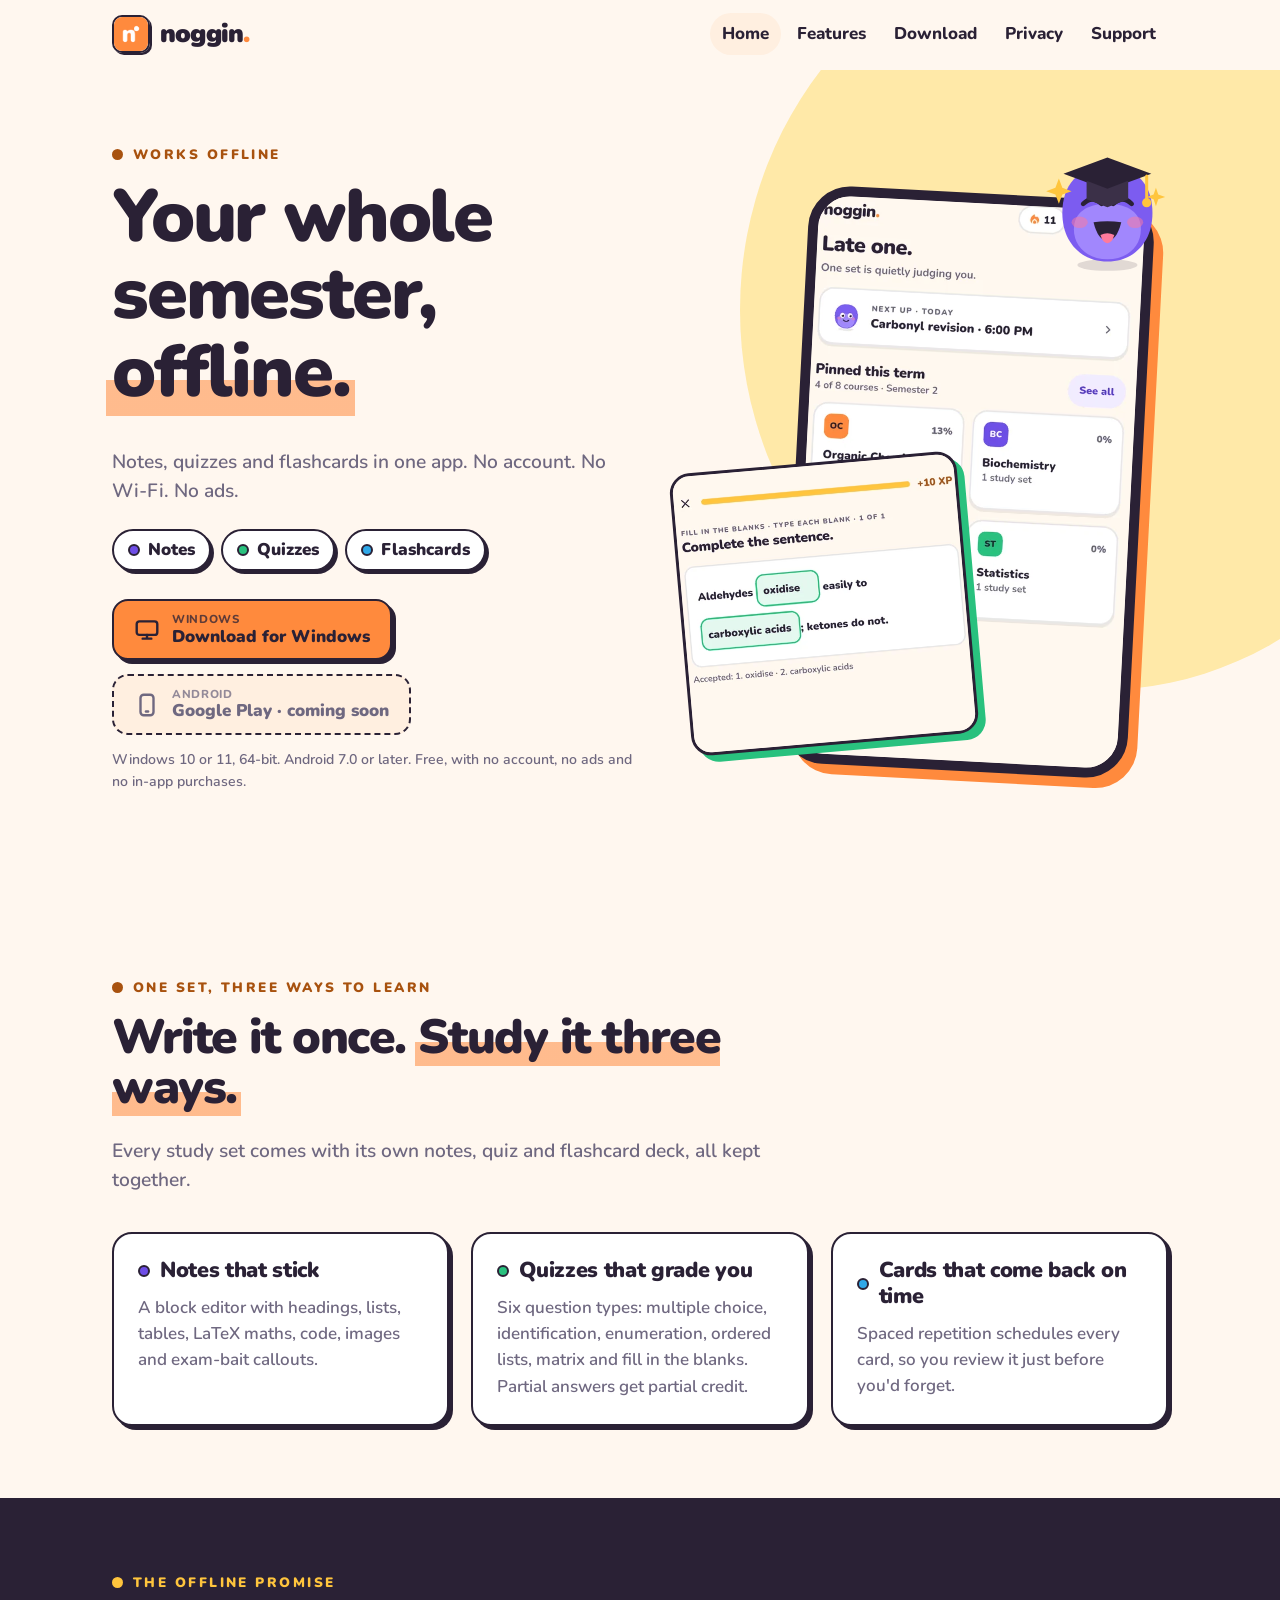
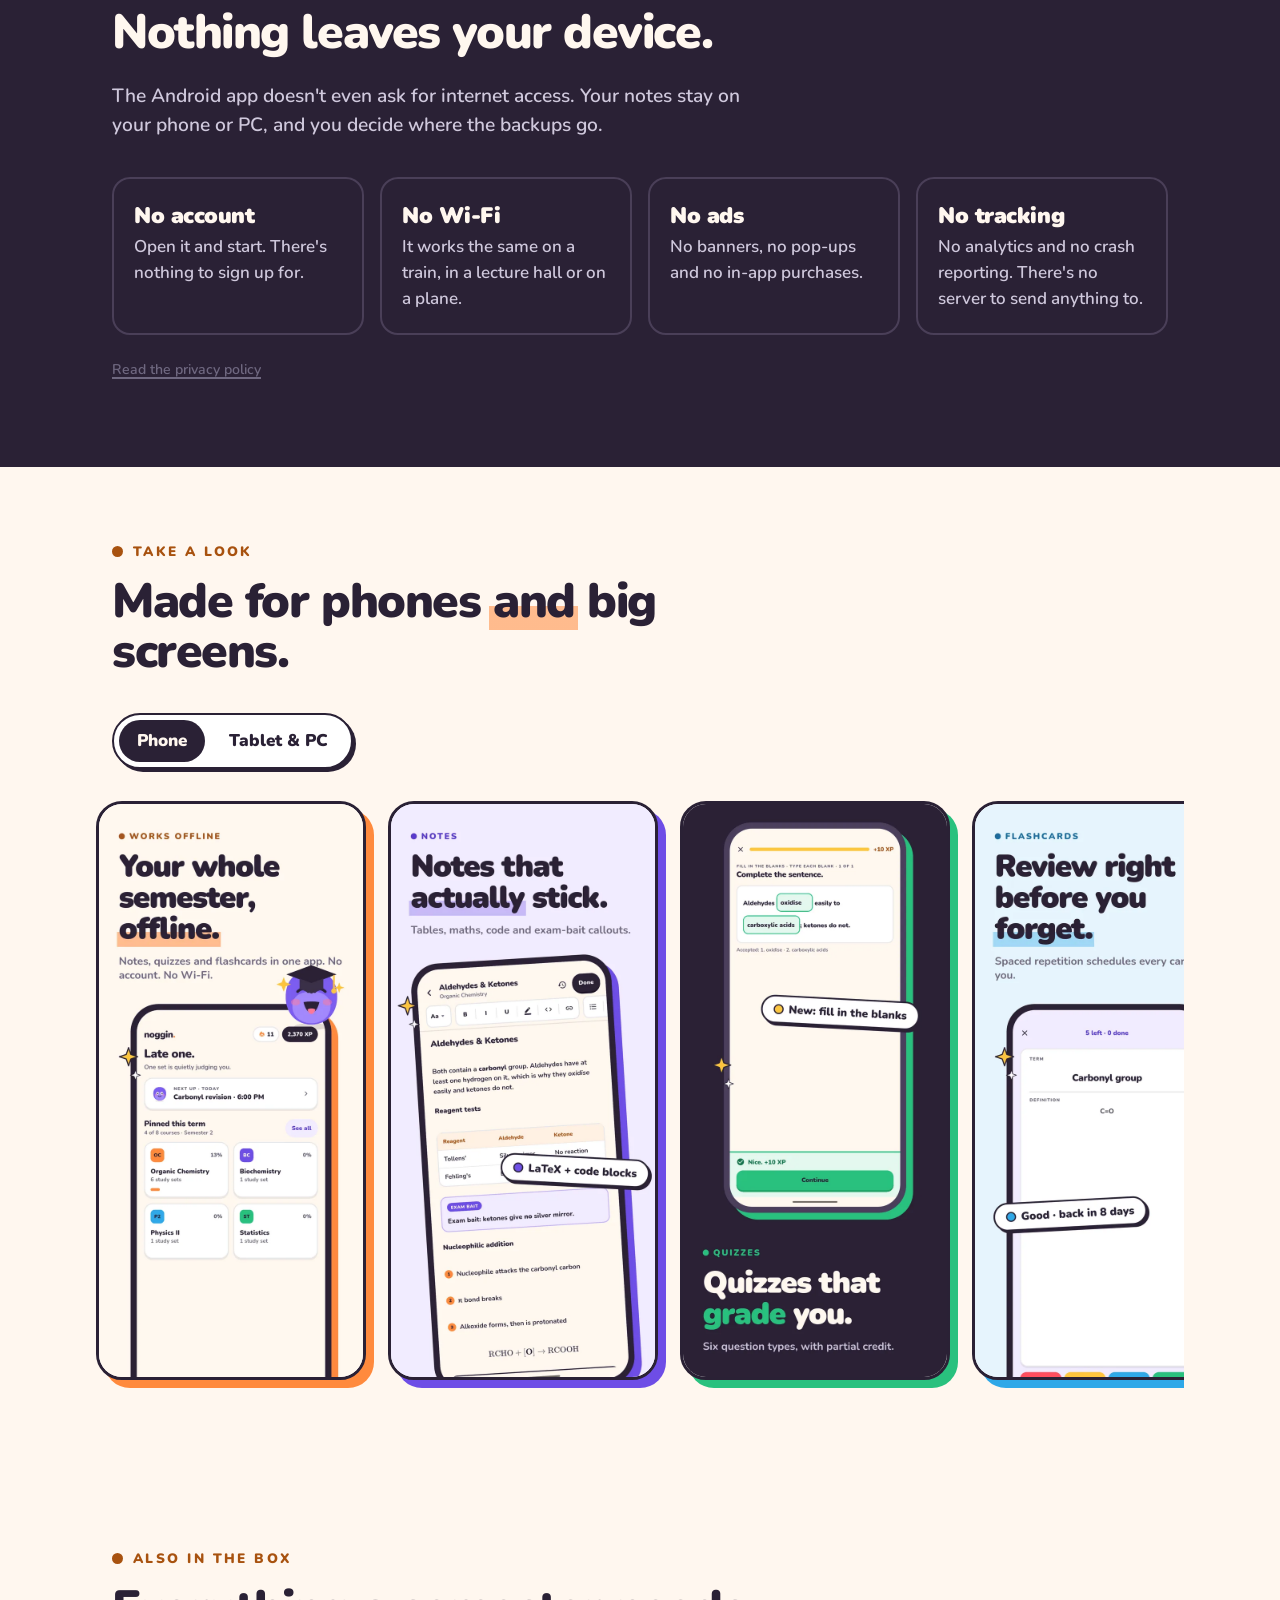
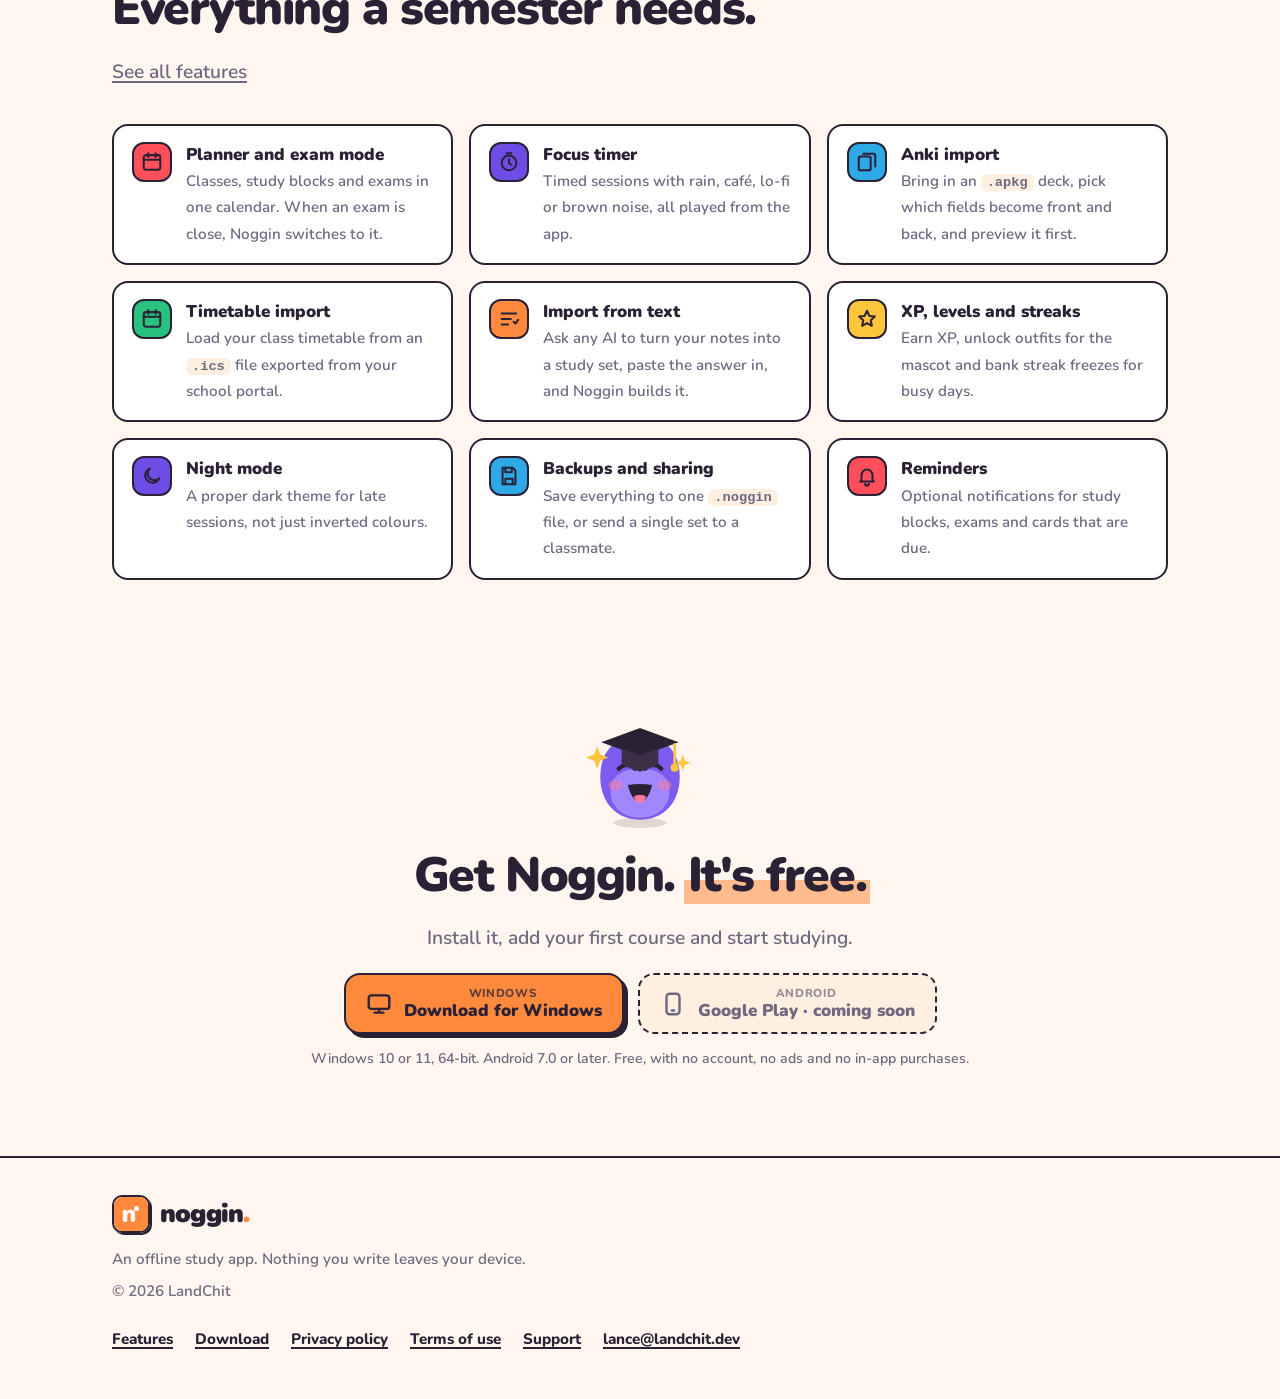
==== index.html @ 72705666 "feat(site): static site with landing, features, privacy, terms and support Pages for Google Play's l" ====
<!doctype html>
<html lang="en">
<head>
<meta charset="utf-8">
<meta name="viewport" content="width=device-width, initial-scale=1">
<title>Noggin: offline study app</title>
<meta name="description" content="Notes, quizzes and spaced-repetition flashcards in one offline app. No account, no Wi-Fi, no ads.">
<meta name="theme-color" content="#FF8A3D">
<meta property="og:type" content="website">
<meta property="og:site_name" content="Noggin">
<meta property="og:title" content="Noggin: offline study app">
<meta property="og:description" content="Notes, quizzes and spaced-repetition flashcards in one offline app. No account, no Wi-Fi, no ads.">
<meta property="og:image" content="assets/img/og-image.png">
<meta name="twitter:card" content="summary_large_image">
<link rel="icon" href="assets/img/icon.svg" type="image/svg+xml">
<link rel="icon" href="assets/img/icon-192.png" type="image/png" sizes="192x192">
<link rel="apple-touch-icon" href="assets/img/apple-touch-icon.png">
<link rel="preload" href="assets/fonts/nunito-var.woff2" as="font" type="font/woff2" crossorigin>
<link rel="stylesheet" href="assets/site.css">
</head>
<body>
<a class="skip" href="#main">Skip to content</a>
<header class="site-header">
  <nav class="wrap nav" aria-label="Main">
    <a class="brand" href="index.html"><img src="assets/img/icon-192.png" alt="" width="38" height="38"><span>noggin<i>.</i></span></a>
    <button class="nav-toggle" type="button" aria-expanded="false" aria-controls="nav-links">Menu</button>
    <ul class="nav-links" id="nav-links">
      <li><a href="index.html" aria-current="page">Home</a></li><li><a href="features.html">Features</a></li><li><a href="index.html#download">Download</a></li><li><a href="privacy.html">Privacy</a></li><li><a href="support.html">Support</a></li>
    </ul>
  </nav>
</header>
<main id="main">

<section class="hero">
  <div class="wrap hero-grid">
    <div>
      <p class="eyebrow">Works offline</p>
      <h1>Your whole semester, <span class="hl">offline.</span></h1>
      <p class="lede">Notes, quizzes and flashcards in one app. No account. No Wi-Fi. No ads.</p>
      <ul class="pills" aria-label="What's in a study set">
        <li class="pill"><span class="dot" style="background: var(--violet)"></span>Notes</li>
        <li class="pill"><span class="dot" style="background: var(--green)"></span>Quizzes</li>
        <li class="pill"><span class="dot" style="background: var(--blue)"></span>Flashcards</li>
      </ul>
      <div class="btn-row">
  <a class="btn btn-primary" data-download="windows" href="https://github.com/LandChit/Noggin-Page/releases/latest"><svg viewBox="0 0 24 24" fill="none" stroke="currentColor" stroke-width="2.2" stroke-linecap="round" stroke-linejoin="round" aria-hidden="true"><rect x="2.5" y="4" width="19" height="12.5" rx="2.5"/><path d="M8 20h8M12 16.5V20"/></svg><span><small data-version>Windows</small>Download for Windows</span></a>
  <a class="btn" data-download="android" href="#" aria-disabled="true" tabindex="-1"><svg viewBox="0 0 24 24" fill="none" stroke="currentColor" stroke-width="2.2" stroke-linecap="round" stroke-linejoin="round" aria-hidden="true"><rect x="6" y="2.5" width="12" height="19" rx="3"/><path d="M11 18h2"/></svg><span><small>Android</small><span data-label>Google Play · coming soon</span></span></a>
</div>
<p class="fineprint">Windows 10 or 11, 64-bit. Android 7.0 or later. Free, with no account, no ads and no in-app purchases.</p>
    </div>
    <div class="hero-art">
      <div class="device"><img src="assets/img/screen-home.webp" alt="Noggin home screen: pinned courses for the term and the next study block." width="560" height="960" decoding="async" fetchpriority="high"></div>
      <figure class="float-card"><img src="assets/img/screen-quiz.webp" alt="A fill-in-the-blanks quiz question, answered correctly." width="520" height="510" decoding="async"></figure>
      <svg class="mascot" viewBox="-4 0 108 104" style="overflow:visible" aria-hidden="true">
<ellipse cx="50" cy="97" rx="26" ry="5" fill="#2A2135" opacity="0.14"/>
<path d="M50 12 C76 12 89 28 89 52 C89 78 72 94 50 94 C28 94 11 78 11 52 C11 28 24 12 50 12 Z" fill="#7C5CF0"/>
<path d="M50 44 C68 44 79 52 79 66 C79 82 66 92 50 92 C34 92 21 82 21 66 C21 52 32 44 50 44 Z" fill="#A98FFF" opacity="0.85"/>
<ellipse cx="26" cy="60" rx="7" ry="5" fill="#FF7A9C" opacity="0.5"/>
<ellipse cx="74" cy="60" rx="7" ry="5" fill="#FF7A9C" opacity="0.5"/>
<path d="M29 44 Q37 36 45 44" stroke="#2A2135" stroke-width="4" stroke-linecap="round" fill="none"/>
<path d="M55 44 Q63 36 71 44" stroke="#2A2135" stroke-width="4" stroke-linecap="round" fill="none"/>
<path d="M38 60 Q50 58 62 60 Q58 76 50 76 Q42 76 38 60 Z" fill="#2A2135"/>
<path d="M44 71 Q50 68 56 71 Q54 78 50 78 Q46 78 44 71 Z" fill="#FF7A9C"/>
<path d="M8 22 L11 30 L19 33 L11 36 L8 44 L5 36 L-3 33 L5 30 Z" fill="#FFC53D"/>
<path d="M92 30 L94 36 L100 38 L94 40 L92 46 L90 40 L84 38 L90 36 Z" fill="#FFC53D"/>
<path d="M50 4 L88 18 L50 32 L12 18 Z" fill="#2A2135"/>
<path d="M32 24 L32 40 L50 47 L68 40 L68 24 L50 31 Z" fill="#3B3048"/>
<path d="M84 20 L84 40" stroke="#FFC53D" stroke-width="2.6" stroke-linecap="round"/>
<circle cx="84" cy="43" r="4" fill="#FFC53D"/>
</svg>
    </div>
  </div>
</section>

<section id="how">
  <div class="wrap">
    <div class="section-head">
      <p class="eyebrow">One set, three ways to learn</p>
      <h2>Write it once. <span class="hl">Study it three ways.</span></h2>
      <p class="lede">Every study set comes with its own notes, quiz and flashcard deck, all kept together.</p>
    </div>
    <div class="cards">
      <article class="card">
        <h3><span class="dot" style="background: var(--violet)"></span>Notes that stick</h3>
        <p class="muted">A block editor with headings, lists, tables, LaTeX maths, code, images and exam-bait callouts.</p>
      </article>
      <article class="card">
        <h3><span class="dot" style="background: var(--green)"></span>Quizzes that grade you</h3>
        <p class="muted">Six question types: multiple choice, identification, enumeration, ordered lists, matrix and fill in the blanks. Partial answers get partial credit.</p>
      </article>
      <article class="card">
        <h3><span class="dot" style="background: var(--blue)"></span>Cards that come back on time</h3>
        <p class="muted">Spaced repetition schedules every card, so you review it just before you'd forget.</p>
      </article>
    </div>
  </div>
</section>

<section class="band" id="offline">
  <div class="wrap">
    <div class="section-head">
      <p class="eyebrow">The offline promise</p>
      <h2>Nothing leaves your device.</h2>
      <p class="lede">The Android app doesn't even ask for internet access. Your notes stay on your phone or PC, and you decide where the backups go.</p>
    </div>
    <ul class="promise">
      <li><strong>No account</strong><span class="muted">Open it and start. There's nothing to sign up for.</span></li>
      <li><strong>No Wi-Fi</strong><span class="muted">It works the same on a train, in a lecture hall or on a plane.</span></li>
      <li><strong>No ads</strong><span class="muted">No banners, no pop-ups and no in-app purchases.</span></li>
      <li><strong>No tracking</strong><span class="muted">No analytics and no crash reporting. There's no server to send anything to.</span></li>
    </ul>
    <p class="fineprint" style="margin-top: 24px"><a href="privacy.html">Read the privacy policy</a></p>
  </div>
</section>

<section id="screens">
  <div class="wrap">
    <div class="section-head">
      <p class="eyebrow">Take a look</p>
      <h2>Made for phones <span class="hl">and</span> big screens.</h2>
    </div>
    <div class="tabs" role="tablist" aria-label="Screenshots">
      <button role="tab" id="tab-phone" aria-selected="true" aria-controls="shots-phone" type="button">Phone</button>
      <button role="tab" id="tab-tablet" aria-selected="false" aria-controls="shots-tablet" tabindex="-1" type="button">Tablet &amp; PC</button>
    </div>
    <div class="shots" id="shots-phone" data-kind="phone" role="tabpanel" aria-labelledby="tab-phone" tabindex="0">
<figure class="poster " style="--s: var(--orange)"><img src="assets/shots/phone/01-home.webp" alt="Home screen: pinned courses for the term and the next study block." width="660" height="1434" loading="lazy" decoding="async"></figure>
<figure class="poster " style="--s: var(--violet)"><img src="assets/shots/phone/02-notes.webp" alt="Notes editor with a table, an exam-bait callout and a chemical equation." width="660" height="1434" loading="lazy" decoding="async"></figure>
<figure class="poster " style="--s: var(--green)"><img src="assets/shots/phone/03-quiz.webp" alt="A fill-in-the-blanks quiz question marked correct, earning 10 XP." width="660" height="1434" loading="lazy" decoding="async"></figure>
<figure class="poster " style="--s: var(--blue)"><img src="assets/shots/phone/04-flashcards.webp" alt="A flashcard with the next review scheduled in 8 days." width="660" height="1434" loading="lazy" decoding="async"></figure>
<figure class="poster " style="--s: var(--coral)"><img src="assets/shots/phone/05-cram-plan.webp" alt="A cram plan for an exam in 5 days, weakest topics first." width="660" height="1434" loading="lazy" decoding="async"></figure>
<figure class="poster " style="--s: var(--yellow)"><img src="assets/shots/phone/06-level-up.webp" alt="Profile with level, XP, streak, outfits and badges." width="660" height="1434" loading="lazy" decoding="async"></figure>
    </div>
    <div class="shots" id="shots-tablet" data-kind="tablet" role="tabpanel" aria-labelledby="tab-tablet" tabindex="0" hidden>
<figure class="poster " style="--s: var(--orange)"><img src="assets/shots/tablet/01-home.webp" alt="Home screen: pinned courses for the term and the next study block." width="1376" height="1032" loading="lazy" decoding="async"></figure>
<figure class="poster " style="--s: var(--violet)"><img src="assets/shots/tablet/02-notes.webp" alt="Notes editor with a table, an exam-bait callout and a chemical equation." width="1376" height="1032" loading="lazy" decoding="async"></figure>
<figure class="poster " style="--s: var(--green)"><img src="assets/shots/tablet/03-quiz.webp" alt="A fill-in-the-blanks quiz question marked correct, earning 10 XP." width="1376" height="1032" loading="lazy" decoding="async"></figure>
<figure class="poster " style="--s: var(--blue)"><img src="assets/shots/tablet/04-flashcards.webp" alt="A flashcard with the next review scheduled in 8 days." width="1376" height="1032" loading="lazy" decoding="async"></figure>
<figure class="poster " style="--s: var(--coral)"><img src="assets/shots/tablet/05-cram-plan.webp" alt="A cram plan for an exam in 5 days, weakest topics first." width="1376" height="1032" loading="lazy" decoding="async"></figure>
<figure class="poster " style="--s: var(--yellow)"><img src="assets/shots/tablet/06-level-up.webp" alt="Profile with level, XP, streak, outfits and badges." width="1376" height="1032" loading="lazy" decoding="async"></figure>
    </div>
  </div>
</section>

<section id="more">
  <div class="wrap">
    <div class="section-head">
      <p class="eyebrow">Also in the box</p>
      <h2>Everything a semester needs.</h2>
      <p class="lede"><a href="features.html">See all features</a></p>
    </div>
    <ul class="feature-list">
<li><span class="ico" style="--c: var(--coral)"><svg viewBox="0 0 24 24" fill="none" stroke="currentColor" stroke-width="2.2" stroke-linecap="round" stroke-linejoin="round" aria-hidden="true"><rect x="3" y="4.5" width="18" height="16" rx="2.5"/><path d="M3 9.5h18M8 2.5v4M16 2.5v4"/></svg></span><div><b>Planner and exam mode</b><span>Classes, study blocks and exams in one calendar. When an exam is close, Noggin switches to it.</span></div></li>
<li><span class="ico" style="--c: var(--violet)"><svg viewBox="0 0 24 24" fill="none" stroke="currentColor" stroke-width="2.2" stroke-linecap="round" stroke-linejoin="round" aria-hidden="true"><circle cx="12" cy="13" r="8"/><path d="M12 9v4l2.5 2M9.5 2.5h5"/></svg></span><div><b>Focus timer</b><span>Timed sessions with rain, café, lo-fi or brown noise, all played from the app.</span></div></li>
<li><span class="ico" style="--c: var(--blue)"><svg viewBox="0 0 24 24" fill="none" stroke="currentColor" stroke-width="2.2" stroke-linecap="round" stroke-linejoin="round" aria-hidden="true"><rect x="3" y="6" width="13" height="15" rx="2"/><path d="M8 3h11a2 2 0 0 1 2 2v12"/></svg></span><div><b>Anki import</b><span>Bring in an <code>.apkg</code> deck, pick which fields become front and back, and preview it first.</span></div></li>
<li><span class="ico" style="--c: var(--green)"><svg viewBox="0 0 24 24" fill="none" stroke="currentColor" stroke-width="2.2" stroke-linecap="round" stroke-linejoin="round" aria-hidden="true"><rect x="3" y="4.5" width="18" height="16" rx="2.5"/><path d="M3 9.5h18M8 2.5v4M16 2.5v4"/></svg></span><div><b>Timetable import</b><span>Load your class timetable from an <code>.ics</code> file exported from your school portal.</span></div></li>
<li><span class="ico" style="--c: var(--orange)"><svg viewBox="0 0 24 24" fill="none" stroke="currentColor" stroke-width="2.2" stroke-linecap="round" stroke-linejoin="round" aria-hidden="true"><path d="M4 6h16M4 12h10M4 18h7"/><path d="M17 15l2 2 3-4"/></svg></span><div><b>Import from text</b><span>Ask any AI to turn your notes into a study set, paste the answer in, and Noggin builds it.</span></div></li>
<li><span class="ico" style="--c: var(--yellow)"><svg viewBox="0 0 24 24" fill="none" stroke="currentColor" stroke-width="2.2" stroke-linecap="round" stroke-linejoin="round" aria-hidden="true"><path d="M12 3l2.6 5.6 6 .7-4.5 4.1 1.2 6L12 16.4 6.7 19.4l1.2-6L3.4 9.3l6-.7z"/></svg></span><div><b>XP, levels and streaks</b><span>Earn XP, unlock outfits for the mascot and bank streak freezes for busy days.</span></div></li>
<li><span class="ico" style="--c: var(--violet)"><svg viewBox="0 0 24 24" fill="none" stroke="currentColor" stroke-width="2.2" stroke-linecap="round" stroke-linejoin="round" aria-hidden="true"><path d="M20 14.5A8 8 0 1 1 9.5 4a6.5 6.5 0 0 0 10.5 10.5z"/></svg></span><div><b>Night mode</b><span>A proper dark theme for late sessions, not just inverted colours.</span></div></li>
<li><span class="ico" style="--c: var(--blue)"><svg viewBox="0 0 24 24" fill="none" stroke="currentColor" stroke-width="2.2" stroke-linecap="round" stroke-linejoin="round" aria-hidden="true"><path d="M5 3h11l3 3v15H5z"/><path d="M8 3v5h7V3M8 21v-6h8v6"/></svg></span><div><b>Backups and sharing</b><span>Save everything to one <code>.noggin</code> file, or send a single set to a classmate.</span></div></li>
<li><span class="ico" style="--c: var(--coral)"><svg viewBox="0 0 24 24" fill="none" stroke="currentColor" stroke-width="2.2" stroke-linecap="round" stroke-linejoin="round" aria-hidden="true"><path d="M6 16V11a6 6 0 0 1 12 0v5l1.5 2h-15z"/><path d="M10 20.5a2 2 0 0 0 4 0"/></svg></span><div><b>Reminders</b><span>Optional notifications for study blocks, exams and cards that are due.</span></div></li>
    </ul>
  </div>
</section>

<section class="cta" id="download">
  <div class="wrap">
    <svg class="mascot" viewBox="-4 0 108 104" style="overflow:visible" aria-hidden="true">
<ellipse cx="50" cy="97" rx="26" ry="5" fill="#2A2135" opacity="0.14"/>
<path d="M50 12 C76 12 89 28 89 52 C89 78 72 94 50 94 C28 94 11 78 11 52 C11 28 24 12 50 12 Z" fill="#7C5CF0"/>
<path d="M50 44 C68 44 79 52 79 66 C79 82 66 92 50 92 C34 92 21 82 21 66 C21 52 32 44 50 44 Z" fill="#A98FFF" opacity="0.85"/>
<ellipse cx="26" cy="60" rx="7" ry="5" fill="#FF7A9C" opacity="0.5"/>
<ellipse cx="74" cy="60" rx="7" ry="5" fill="#FF7A9C" opacity="0.5"/>
<path d="M29 44 Q37 36 45 44" stroke="#2A2135" stroke-width="4" stroke-linecap="round" fill="none"/>
<path d="M55 44 Q63 36 71 44" stroke="#2A2135" stroke-width="4" stroke-linecap="round" fill="none"/>
<path d="M38 60 Q50 58 62 60 Q58 76 50 76 Q42 76 38 60 Z" fill="#2A2135"/>
<path d="M44 71 Q50 68 56 71 Q54 78 50 78 Q46 78 44 71 Z" fill="#FF7A9C"/>
<path d="M8 22 L11 30 L19 33 L11 36 L8 44 L5 36 L-3 33 L5 30 Z" fill="#FFC53D"/>
<path d="M92 30 L94 36 L100 38 L94 40 L92 46 L90 40 L84 38 L90 36 Z" fill="#FFC53D"/>
<path d="M50 4 L88 18 L50 32 L12 18 Z" fill="#2A2135"/>
<path d="M32 24 L32 40 L50 47 L68 40 L68 24 L50 31 Z" fill="#3B3048"/>
<path d="M84 20 L84 40" stroke="#FFC53D" stroke-width="2.6" stroke-linecap="round"/>
<circle cx="84" cy="43" r="4" fill="#FFC53D"/>
</svg>
    <h2>Get Noggin. <span class="hl">It's free.</span></h2>
    <p class="lede">Install it, add your first course and start studying.</p>
    <div class="btn-row">
  <a class="btn btn-primary" data-download="windows" href="https://github.com/LandChit/Noggin-Page/releases/latest"><svg viewBox="0 0 24 24" fill="none" stroke="currentColor" stroke-width="2.2" stroke-linecap="round" stroke-linejoin="round" aria-hidden="true"><rect x="2.5" y="4" width="19" height="12.5" rx="2.5"/><path d="M8 20h8M12 16.5V20"/></svg><span><small data-version>Windows</small>Download for Windows</span></a>
  <a class="btn" data-download="android" href="#" aria-disabled="true" tabindex="-1"><svg viewBox="0 0 24 24" fill="none" stroke="currentColor" stroke-width="2.2" stroke-linecap="round" stroke-linejoin="round" aria-hidden="true"><rect x="6" y="2.5" width="12" height="19" rx="3"/><path d="M11 18h2"/></svg><span><small>Android</small><span data-label>Google Play · coming soon</span></span></a>
</div>
<p class="fineprint">Windows 10 or 11, 64-bit. Android 7.0 or later. Free, with no account, no ads and no in-app purchases.</p>
  </div>
</section>

</main>
<footer class="site-footer">
  <div class="wrap footer-grid">
    <div>
      <a class="brand" href="index.html"><img src="assets/img/icon-192.png" alt="" width="38" height="38"><span>noggin<i>.</i></span></a>
      <p class="muted">An offline study app. Nothing you write leaves your device.</p>
      <p class="muted">© <span data-year>2026</span> LandChit</p>
    </div>
    <ul class="footer-links">
      <li><a href="features.html">Features</a></li>
      <li><a href="index.html#download">Download</a></li>
      <li><a href="privacy.html">Privacy policy</a></li>
      <li><a href="terms.html">Terms of use</a></li>
      <li><a href="support.html">Support</a></li>
      <li><a href="mailto:lance@landchit.dev">lance@landchit.dev</a></li>
    </ul>
  </div>
</footer>
<script src="assets/site.js" defer></script>
</body>
</html>
---- assets/site.css ----
/* Noggin site. Colours and type follow the app's tokens and the Play feature
   graphic (marketing/_work/banner.html), so the page and the listing match. */

@font-face {
  font-family: 'Nunito';
  src: url('fonts/nunito-var.woff2') format('woff2');
  font-weight: 200 1000;
  font-display: swap;
}

:root {
  --bg: #FFF7EF;
  --surface: #FFFFFF;
  --surface-2: #FFEFE0;
  --ink: #2A2135;
  --muted: #6F6880;
  --line: #2A2135;
  --orange: #FF8A3D;
  --orange-ink: #A8520F;
  --violet: #6E4DE6;
  --green: #29C17E;
  --blue: #2FA8E8;
  --yellow: #FFC53D;
  --coral: #FF4F5A;
  --sun: #FFE9A8;
  --hl: rgba(255, 138, 61, .55);
  --on-orange: #2A2135;
  --shadow: 4px 4px 0 var(--line);
  --radius: 20px;
  --max: 1120px;
  color-scheme: light;
}

@media (prefers-color-scheme: dark) {
  :root:not([data-theme="light"]) {
    --bg: #1C1624;
    --surface: #2A2135;
    --surface-2: #33283F;
    --ink: #FFF7EF;
    --muted: #BDB5CC;
    --line: #0E0A13;
    --orange-ink: #FFAE73;
    --sun: #3A2E1D;
    --hl: rgba(255, 138, 61, .45);
    color-scheme: dark;
  }
}

* { box-sizing: border-box; }
html { -webkit-text-size-adjust: 100%; scroll-behavior: smooth; }
@media (prefers-reduced-motion: reduce) { html { scroll-behavior: auto; } }

body {
  margin: 0;
  font-family: 'Nunito', system-ui, -apple-system, 'Segoe UI', sans-serif;
  font-weight: 600;
  font-size: 17px;
  line-height: 1.55;
  color: var(--ink);
  background: var(--bg);
  overflow-x: hidden;
}

img { max-width: 100%; height: auto; display: block; }
a { color: inherit; text-decoration-thickness: 2px; text-underline-offset: 3px; }
a:hover { color: var(--orange-ink); }
:focus-visible { outline: 3px solid var(--violet); outline-offset: 3px; border-radius: 6px; }

h1, h2, h3 { font-weight: 900; letter-spacing: -0.03em; line-height: 1.05; margin: 0 0 .5em; }
h1 { font-size: clamp(2.6rem, 7vw, 4.6rem); }
h2 { font-size: clamp(2rem, 4.6vw, 3rem); }
h3 { font-size: 1.35rem; letter-spacing: -0.015em; line-height: 1.2; }
p { margin: 0 0 1em; }

.wrap { width: 100%; max-width: var(--max); margin: 0 auto; padding: 0 16px; }
@media (min-width: 720px) { .wrap { padding: 0 32px; } }

.skip { position: absolute; left: -999px; top: 8px; background: var(--surface); padding: 8px 14px; border: 2px solid var(--line); border-radius: 10px; z-index: 50; }
.skip:focus { left: 8px; }

.hl { background: linear-gradient(transparent 58%, var(--hl) 58%, var(--hl) 94%, transparent 94%); padding: 0 .08em; margin: 0 -.08em; }

.eyebrow {
  display: inline-flex; align-items: center; gap: 10px;
  font-weight: 900; font-size: .85rem; letter-spacing: .18em; text-transform: uppercase;
  color: var(--orange-ink); margin-bottom: 14px;
}
.eyebrow::before { content: ''; width: 11px; height: 11px; border-radius: 99px; background: currentColor; }

.lede { font-size: 1.2rem; color: var(--muted); max-width: 34em; }

/* Header */
.site-header { position: sticky; top: 0; z-index: 20; background: color-mix(in srgb, var(--bg) 92%, transparent); backdrop-filter: blur(8px); border-bottom: 2px solid transparent; }
.site-header.scrolled { border-bottom-color: var(--line); }
.nav { display: flex; align-items: center; justify-content: space-between; gap: 16px; min-height: 68px; }
.brand { display: inline-flex; align-items: center; gap: 10px; text-decoration: none; font-weight: 1000; font-size: 1.6rem; letter-spacing: -0.03em; }
.brand img { width: 38px; height: 38px; border-radius: 10px; border: 2px solid var(--line); box-shadow: 2px 2px 0 var(--line); }
.brand i { font-style: normal; color: var(--orange); }
.nav-links { display: flex; align-items: center; gap: 4px; list-style: none; margin: 0; padding: 0; }
.nav-links a { display: block; padding: 8px 12px; border-radius: 99px; text-decoration: none; font-weight: 800; }
.nav-links a:hover, .nav-links a[aria-current="page"] { background: var(--surface-2); color: var(--ink); }
.nav-toggle { display: none; background: var(--surface); border: 2px solid var(--line); border-radius: 12px; box-shadow: 2px 2px 0 var(--line); padding: 8px 10px; font: inherit; font-weight: 900; color: var(--ink); cursor: pointer; }

@media (max-width: 719px) {
  .nav-toggle { display: inline-flex; }
  .nav-links { display: none; position: absolute; left: 16px; right: 16px; top: 64px; flex-direction: column; align-items: stretch; background: var(--surface); border: 2px solid var(--line); border-radius: 16px; box-shadow: var(--shadow); padding: 8px; }
  .nav-links.open { display: flex; }
  .nav-links a { padding: 12px 14px; }
}

/* Buttons */
.btn {
  display: inline-flex; align-items: center; gap: 12px;
  padding: 12px 20px; min-height: 56px;
  background: var(--surface); color: var(--ink);
  border: 2.5px solid var(--line); border-radius: 16px; box-shadow: var(--shadow);
  font: inherit; font-weight: 900; text-decoration: none; line-height: 1.15; cursor: pointer;
  transition: transform .12s ease, box-shadow .12s ease;
}
.btn:hover { color: var(--ink); transform: translate(-1px, -1px); box-shadow: 5px 5px 0 var(--line); }
.btn:active { transform: translate(3px, 3px); box-shadow: 1px 1px 0 var(--line); }
.btn svg { width: 26px; height: 26px; flex: none; }
.btn small { display: block; font-size: .72rem; font-weight: 800; letter-spacing: .06em; text-transform: uppercase; opacity: .75; }
.btn-primary { background: var(--orange); color: var(--on-orange); }
.btn-primary:hover { color: var(--on-orange); }
.btn[aria-disabled="true"] { background: var(--surface-2); color: var(--muted); box-shadow: none; border-style: dashed; cursor: not-allowed; transform: none; }
.btn-row { display: flex; flex-wrap: wrap; gap: 14px; }
.fineprint { font-size: .88rem; color: var(--muted); margin-top: 14px; }

/* Hero */
.hero { position: relative; padding: 48px 0 72px; overflow: hidden; }
.hero::before { content: ''; position: absolute; right: -180px; top: -140px; width: 720px; height: 760px; border-radius: 50%; background: var(--sun); z-index: -1; }
.hero-grid { display: grid; gap: 40px; align-items: center; }
@media (min-width: 900px) { .hero-grid { grid-template-columns: 1.05fr 1fr; } .hero { padding: 72px 0 96px; } }

.pills { display: flex; flex-wrap: wrap; gap: 10px; margin: 22px 0 28px; padding: 0; list-style: none; }
.pill { display: inline-flex; align-items: center; gap: 8px; font-weight: 900; background: var(--surface); border: 2.5px solid var(--line); border-radius: 99px; padding: 6px 14px; box-shadow: 3px 3px 0 var(--line); }
.dot { width: 12px; height: 12px; border-radius: 99px; border: 2px solid var(--line); flex: none; }

.poster { border: 3px solid var(--line); border-radius: 26px; overflow: hidden; box-shadow: 8px 8px 0 var(--s, var(--line)); background: var(--surface); }

.hero-art { position: relative; max-width: 480px; width: 100%; margin: 0 auto; padding: 40px 0 24px; }
.device { width: 72%; margin-left: auto; margin-right: 4%; border: 10px solid #2A2135; border-radius: 42px; overflow: hidden; background: #FFF7EF; box-shadow: 10px 10px 0 var(--orange); transform: rotate(3deg); }
.float-card { position: absolute; left: 0; bottom: 8%; width: 60%; margin: 0; border: 3px solid var(--line); border-radius: 20px; overflow: hidden; box-shadow: 7px 7px 0 var(--green); transform: rotate(-5deg); background: #FFF7EF; }
.hero-art .mascot { position: absolute; width: 26%; right: -2%; top: 0; z-index: 3; }
@media (max-width: 899px) { .hero-art { max-width: 400px; } }

/* Sections */
section { padding: 72px 0; }
.section-head { max-width: 40em; margin-bottom: 36px; }
.band { background: var(--ink); color: var(--bg); }
.band .lede, .band .muted { color: #CFC8DC; }
.band .eyebrow { color: var(--yellow); }
.band a:hover { color: var(--yellow); }

.cards { display: grid; gap: 22px; grid-template-columns: repeat(auto-fit, minmax(240px, 1fr)); }
.card { background: var(--surface); border: 2.5px solid var(--line); border-radius: var(--radius); box-shadow: var(--shadow); padding: 24px; }
.card h3 { display: flex; align-items: center; gap: 10px; }
.card p:last-child { margin-bottom: 0; }
.card .muted { color: var(--muted); }
.band .card { color: var(--ink); }

.promise { display: grid; gap: 16px; grid-template-columns: repeat(auto-fit, minmax(200px, 1fr)); list-style: none; padding: 0; margin: 0; }
.promise li { border: 2.5px solid #4A3F58; border-radius: 18px; padding: 20px; }
.promise strong { display: block; font-size: 1.4rem; font-weight: 1000; letter-spacing: -0.02em; }

/* Gallery */
.tabs { display: inline-flex; gap: 6px; padding: 5px; background: var(--surface); border: 2.5px solid var(--line); border-radius: 99px; box-shadow: 3px 3px 0 var(--line); margin-bottom: 28px; }
.tabs button { font: inherit; font-weight: 900; color: var(--ink); background: none; border: 0; padding: 8px 18px; border-radius: 99px; cursor: pointer; }
.tabs button[aria-selected="true"] { background: var(--ink); color: var(--bg); }
.shots { display: flex; gap: 22px; overflow-x: auto; scroll-snap-type: x mandatory; padding: 4px 12px 22px 16px; margin: 0 -16px; scrollbar-width: thin; }
.shots .poster { flex: none; scroll-snap-align: start; margin: 0; }
.shots[data-kind="phone"] .poster { width: min(72vw, 270px); }
.shots[data-kind="tablet"] .poster { width: min(86vw, 520px); }
.shots[hidden] { display: none; }

/* Feature list */
.feature-list { display: grid; gap: 16px; grid-template-columns: repeat(auto-fit, minmax(260px, 1fr)); list-style: none; padding: 0; margin: 0; }
.feature-list li { display: flex; gap: 14px; align-items: flex-start; background: var(--surface); border: 2px solid var(--line); border-radius: 16px; padding: 16px 18px; }
.feature-list .ico { flex: none; width: 40px; height: 40px; border-radius: 12px; display: grid; place-items: center; border: 2px solid var(--line); background: var(--c, var(--orange)); color: #2A2135; }
.feature-list .ico svg { width: 22px; height: 22px; }
.feature-list b { display: block; font-weight: 900; }
.feature-list span { color: var(--muted); font-size: .95rem; }

/* Features page rows */
.frow { display: grid; gap: 36px; align-items: center; padding: 56px 0; border-top: 2px dashed color-mix(in srgb, var(--line) 25%, transparent); }
.frow:first-of-type { border-top: 0; }
@media (min-width: 860px) { .frow { grid-template-columns: 1.1fr .9fr; } .frow.flip > .frow-media { order: -1; } }
.frow-media { display: flex; justify-content: center; }
.frow-media .poster { width: min(78vw, 320px); }
.frow-media.wide .poster { width: 100%; max-width: 520px; }
.ticks { list-style: none; padding: 0; margin: 0 0 1em; }
.ticks li { position: relative; padding-left: 30px; margin-bottom: 10px; }
.ticks li::before { content: ''; position: absolute; left: 0; top: .35em; width: 16px; height: 16px; border-radius: 6px; border: 2px solid var(--line); background: var(--c, var(--green)); }

/* CTA */
.cta { text-align: center; }
.cta .btn-row { justify-content: center; }
.cta .lede { margin-left: auto; margin-right: auto; }
.cta .mascot { width: 110px; margin: 0 auto 12px; }

/* Legal pages */
.doc { max-width: 760px; padding-top: 40px; padding-bottom: 72px; }
.doc h1 { font-size: clamp(2.2rem, 6vw, 3.4rem); }
.doc h2 { font-size: 1.6rem; margin-top: 2em; letter-spacing: -0.02em; }
.doc h3 { font-size: 1.15rem; margin-top: 1.5em; }
.doc ul { padding-left: 1.2em; }
.doc li { margin-bottom: .5em; }
.doc .meta { color: var(--muted); font-weight: 800; }
.summary { background: var(--surface); border: 2.5px solid var(--line); border-radius: var(--radius); box-shadow: var(--shadow); padding: 20px 24px; margin: 24px 0 8px; }
.summary ul { margin: 0; }
.table-scroll { overflow-x: auto; margin: 1em 0; }
table { border-collapse: collapse; width: 100%; min-width: 520px; background: var(--surface); border: 2px solid var(--line); font-size: .95rem; }
th, td { text-align: left; vertical-align: top; padding: 10px 14px; border-bottom: 1.5px solid color-mix(in srgb, var(--line) 20%, transparent); }
th { background: var(--surface-2); font-weight: 900; }
code { font-family: ui-monospace, 'JetBrains Mono', Consolas, monospace; font-size: .9em; background: var(--surface-2); padding: 1px 6px; border-radius: 6px; overflow-wrap: anywhere; }

details { background: var(--surface); border: 2px solid var(--line); border-radius: 16px; padding: 14px 18px; margin-bottom: 12px; }
summary { font-weight: 900; cursor: pointer; }
details[open] summary { margin-bottom: 8px; }

/* Footer */
.site-footer { border-top: 2.5px solid var(--line); padding: 36px 0 48px; font-size: .95rem; }
.footer-grid { display: flex; flex-wrap: wrap; gap: 24px 48px; justify-content: space-between; align-items: flex-start; }
.footer-links { display: flex; flex-wrap: wrap; gap: 8px 22px; list-style: none; padding: 0; margin: 0; }
.footer-links a { font-weight: 800; }
.site-footer .muted { color: var(--muted); margin: 8px 0 0; }
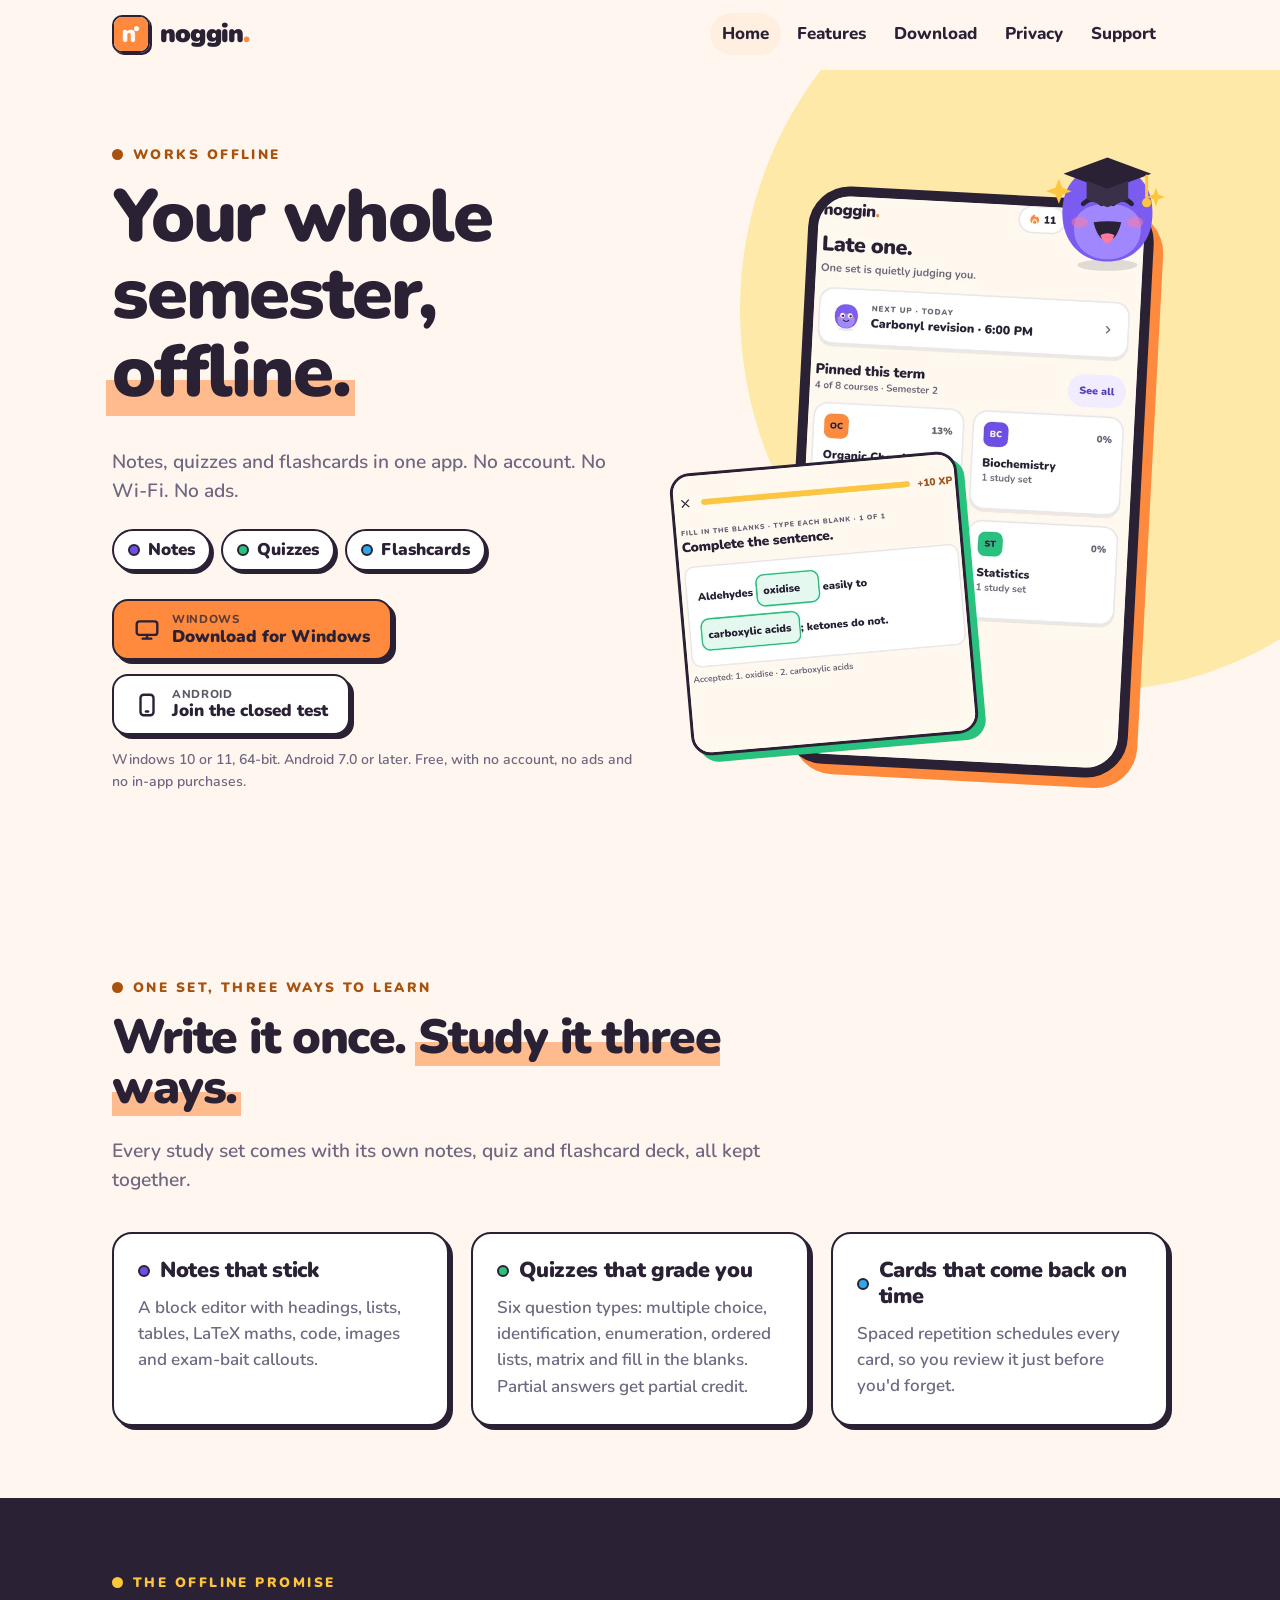
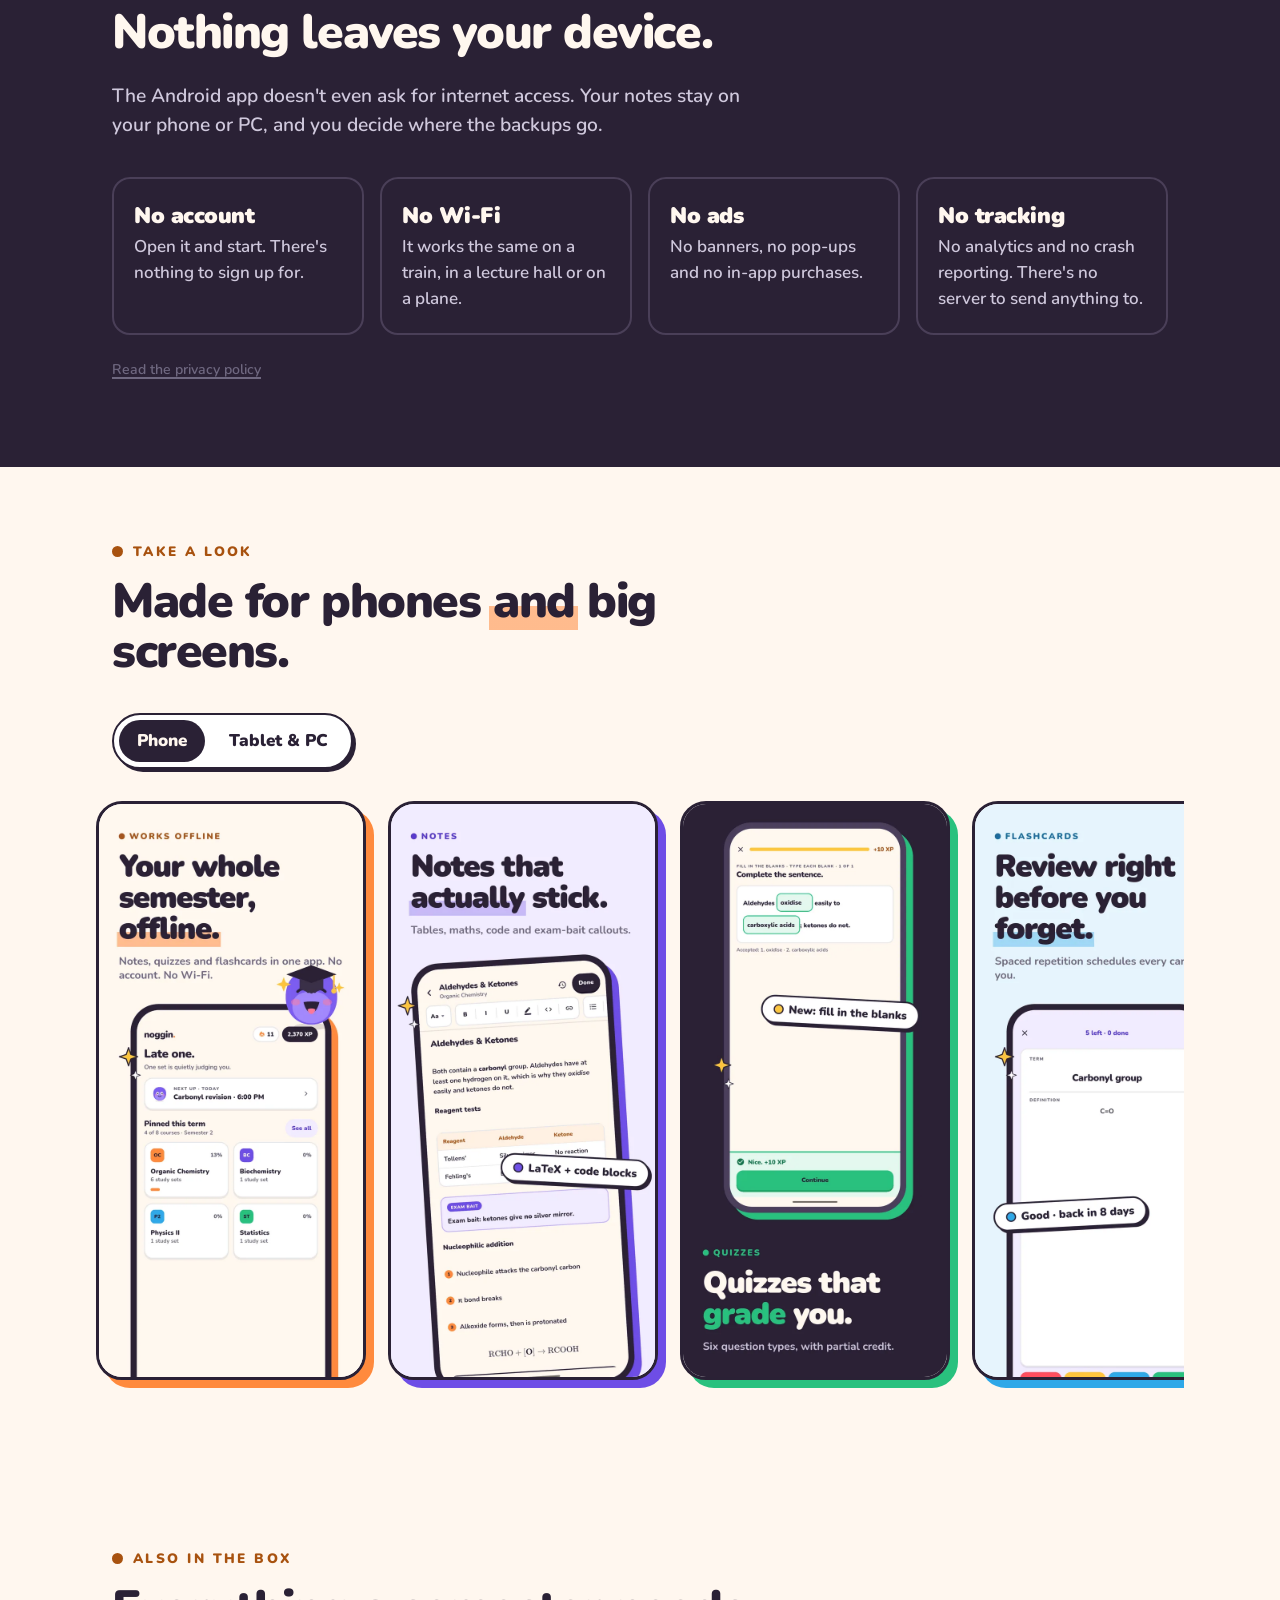
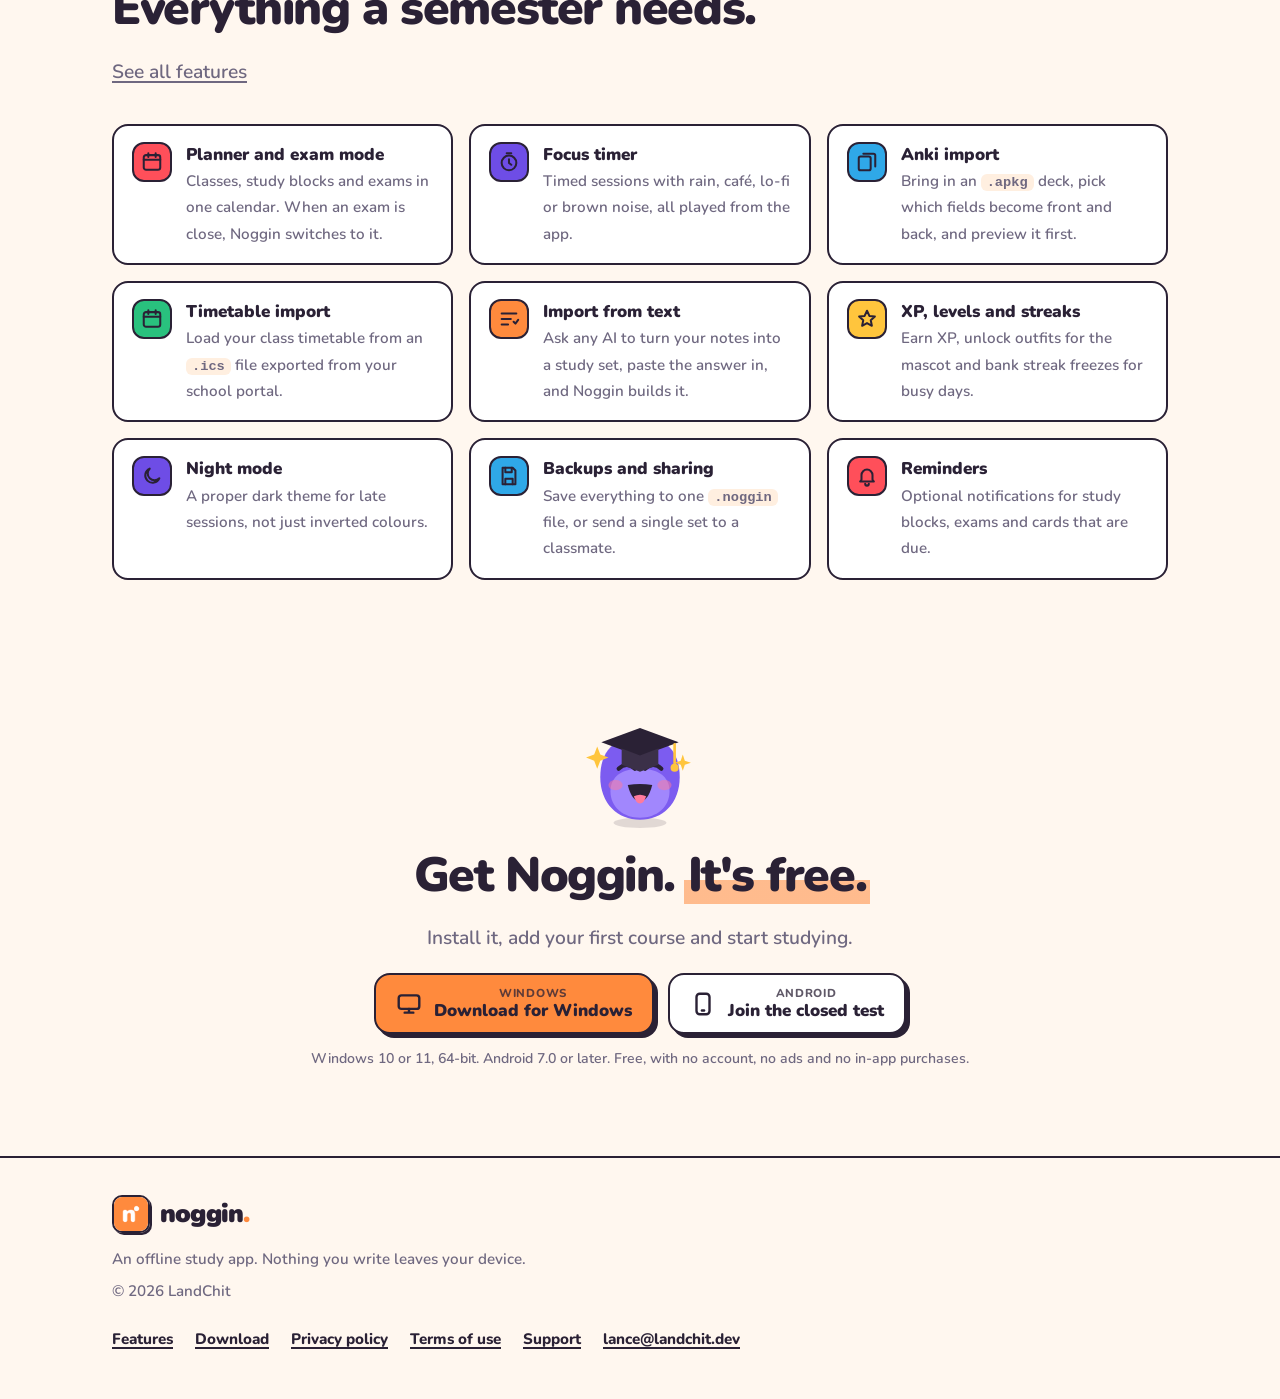
==== commit 8fd4275e: "feat(links): added android closed beta join link Also fixed styling issues where some text may be un" ====
--- a/index.html
+++ b/index.html
@@ -44,7 +44,7 @@
       </ul>
       <div class="btn-row">
   <a class="btn btn-primary" data-download="windows" href="https://github.com/LandChit/Noggin-Page/releases/latest"><svg viewBox="0 0 24 24" fill="none" stroke="currentColor" stroke-width="2.2" stroke-linecap="round" stroke-linejoin="round" aria-hidden="true"><rect x="2.5" y="4" width="19" height="12.5" rx="2.5"/><path d="M8 20h8M12 16.5V20"/></svg><span><small data-version>Windows</small>Download for Windows</span></a>
-  <a class="btn" data-download="android" href="#" aria-disabled="true" tabindex="-1"><svg viewBox="0 0 24 24" fill="none" stroke="currentColor" stroke-width="2.2" stroke-linecap="round" stroke-linejoin="round" aria-hidden="true"><rect x="6" y="2.5" width="12" height="19" rx="3"/><path d="M11 18h2"/></svg><span><small>Android</small><span data-label>Google Play · coming soon</span></span></a>
+  <a class="btn" data-download="android" href="https://groups.google.com/g/noggin-testing"><svg viewBox="0 0 24 24" fill="none" stroke="currentColor" stroke-width="2.2" stroke-linecap="round" stroke-linejoin="round" aria-hidden="true"><rect x="6" y="2.5" width="12" height="19" rx="3"/><path d="M11 18h2"/></svg><span><small>Android</small><span data-label>Join the closed test</span></span></a>
 </div>
 <p class="fineprint">Windows 10 or 11, 64-bit. Android 7.0 or later. Free, with no account, no ads and no in-app purchases.</p>
     </div>
@@ -186,7 +186,7 @@
     <p class="lede">Install it, add your first course and start studying.</p>
     <div class="btn-row">
   <a class="btn btn-primary" data-download="windows" href="https://github.com/LandChit/Noggin-Page/releases/latest"><svg viewBox="0 0 24 24" fill="none" stroke="currentColor" stroke-width="2.2" stroke-linecap="round" stroke-linejoin="round" aria-hidden="true"><rect x="2.5" y="4" width="19" height="12.5" rx="2.5"/><path d="M8 20h8M12 16.5V20"/></svg><span><small data-version>Windows</small>Download for Windows</span></a>
-  <a class="btn" data-download="android" href="#" aria-disabled="true" tabindex="-1"><svg viewBox="0 0 24 24" fill="none" stroke="currentColor" stroke-width="2.2" stroke-linecap="round" stroke-linejoin="round" aria-hidden="true"><rect x="6" y="2.5" width="12" height="19" rx="3"/><path d="M11 18h2"/></svg><span><small>Android</small><span data-label>Google Play · coming soon</span></span></a>
+  <a class="btn" data-download="android" href="https://groups.google.com/g/noggin-testing"><svg viewBox="0 0 24 24" fill="none" stroke="currentColor" stroke-width="2.2" stroke-linecap="round" stroke-linejoin="round" aria-hidden="true"><rect x="6" y="2.5" width="12" height="19" rx="3"/><path d="M11 18h2"/></svg><span><small>Android</small><span data-label>Join the closed test</span></span></a>
 </div>
 <p class="fineprint">Windows 10 or 11, 64-bit. Android 7.0 or later. Free, with no account, no ads and no in-app purchases.</p>
   </div>
--- a/assets/site.css
+++ b/assets/site.css
@@ -25,6 +25,8 @@
   --sun: #FFE9A8;
   --hl: rgba(255, 138, 61, .55);
   --on-orange: #2A2135;
+  --band: #2A2135;
+  --on-band: #FFF7EF;
   --shadow: 4px 4px 0 var(--line);
   --radius: 20px;
   --max: 1120px;
@@ -42,6 +44,7 @@
     --orange-ink: #FFAE73;
     --sun: #3A2E1D;
     --hl: rgba(255, 138, 61, .45);
+    --band: #110C17;
     color-scheme: dark;
   }
 }
@@ -148,7 +151,8 @@
 /* Sections */
 section { padding: 72px 0; }
 .section-head { max-width: 40em; margin-bottom: 36px; }
-.band { background: var(--ink); color: var(--bg); }
+/* The band stays dark in both themes, so it can't use --ink/--bg (dark mode swaps them). */
+.band { background: var(--band); color: var(--on-band); }
 .band .lede, .band .muted { color: #CFC8DC; }
 .band .eyebrow { color: var(--yellow); }
 .band a:hover { color: var(--yellow); }
@@ -198,6 +202,52 @@
 .cta .btn-row { justify-content: center; }
 .cta .lede { margin-left: auto; margin-right: auto; }
 .cta .mascot { width: 110px; margin: 0 auto 12px; }
+
+/* Closed-testing guide: a bottom sheet on phones, a card beside the content on wider screens */
+.guide {
+  width: min(100% - 32px, 560px); max-height: calc(100dvh - 32px); padding: 0;
+  color: var(--ink); background: var(--surface);
+  border: 3px solid var(--line); border-radius: 26px; box-shadow: 8px 8px 0 var(--orange);
+  overflow: auto; overscroll-behavior: contain;
+}
+.guide::backdrop { background: rgba(28, 22, 36, .55); backdrop-filter: blur(3px); }
+.guide[open] { animation: guide-in .28s cubic-bezier(.2, .9, .3, 1.2); }
+@keyframes guide-in { from { opacity: 0; transform: translateY(24px) rotate(-1.5deg); } }
+@media (max-width: 599px) {
+  .guide { width: 100%; max-width: none; margin: auto 0 0; border-radius: 26px 26px 0 0; border-bottom: 0; box-shadow: 0 -6px 0 var(--orange); max-height: 92dvh; }
+  @keyframes guide-in { from { transform: translateY(100%); } }
+}
+@media (prefers-reduced-motion: reduce) { .guide[open] { animation: none; } }
+.guide-body { padding: 22px 22px 26px; }
+@media (min-width: 600px) { .guide-body { padding: 28px 32px 32px; } }
+.guide-top { display: flex; align-items: center; justify-content: space-between; gap: 12px; }
+.guide-top .eyebrow { margin: 0; }
+.guide-close { flex: none; width: 40px; height: 40px; display: grid; place-items: center; font: inherit; font-size: 1.6rem; font-weight: 900; line-height: 1; color: var(--ink); background: var(--surface-2); border: 2px solid var(--line); border-radius: 12px; cursor: pointer; }
+.guide-close:hover { background: var(--sun); }
+.guide h2 { font-size: clamp(1.6rem, 5vw, 2.1rem); margin: 14px 0 8px; }
+.guide .muted { color: var(--muted); }
+
+.steps { list-style: none; padding: 0; margin: 22px 0 0; }
+.step { position: relative; display: grid; grid-template-columns: 44px 1fr; gap: 16px; padding-bottom: 22px; transition: opacity .2s ease; }
+.step:last-child { padding-bottom: 0; }
+.step:not(:last-child)::before { content: ''; position: absolute; left: 21px; top: 48px; bottom: 4px; border-left: 2.5px dashed color-mix(in srgb, var(--line) 35%, transparent); }
+.step h3 { margin: 8px 0 4px; }
+.step p { margin-bottom: 12px; }
+.step-num { width: 44px; height: 44px; display: grid; place-items: center; border-radius: 99px; border: 2.5px solid var(--line); background: var(--yellow); color: #2A2135; font-weight: 1000; font-size: 1.15rem; box-shadow: 2px 2px 0 var(--line); }
+.step-num svg { display: none; width: 22px; height: 22px; }
+.step.done .step-num { background: var(--green); }
+.step.done .step-num span { display: none; }
+.step.done .step-num svg { display: block; }
+.step[aria-disabled] { opacity: .45; }
+.step[aria-disabled] .step-num { background: var(--surface-2); box-shadow: none; }
+.step[aria-disabled] .btn { pointer-events: none; }
+.step-actions { display: flex; flex-wrap: wrap; align-items: center; gap: 10px 18px; }
+.btn-sm { min-height: 46px; padding: 9px 16px; border-radius: 14px; gap: 8px; box-shadow: 3px 3px 0 var(--line); }
+.btn-sm svg { width: 18px; height: 18px; }
+.link-btn { font: inherit; font-weight: 800; color: var(--ink); background: none; border: 0; padding: 6px 2px; text-decoration: underline; text-decoration-thickness: 2px; text-underline-offset: 3px; cursor: pointer; }
+.link-btn:hover { color: var(--orange-ink); }
+.guide-note { margin: 16px 0 0; padding: 12px 14px; font-size: .92rem; background: var(--sun); border: 2px dashed var(--line); border-radius: 14px; }
+.guide-note b { font-weight: 900; }
 
 /* Legal pages */
 .doc { max-width: 760px; padding-top: 40px; padding-bottom: 72px; }
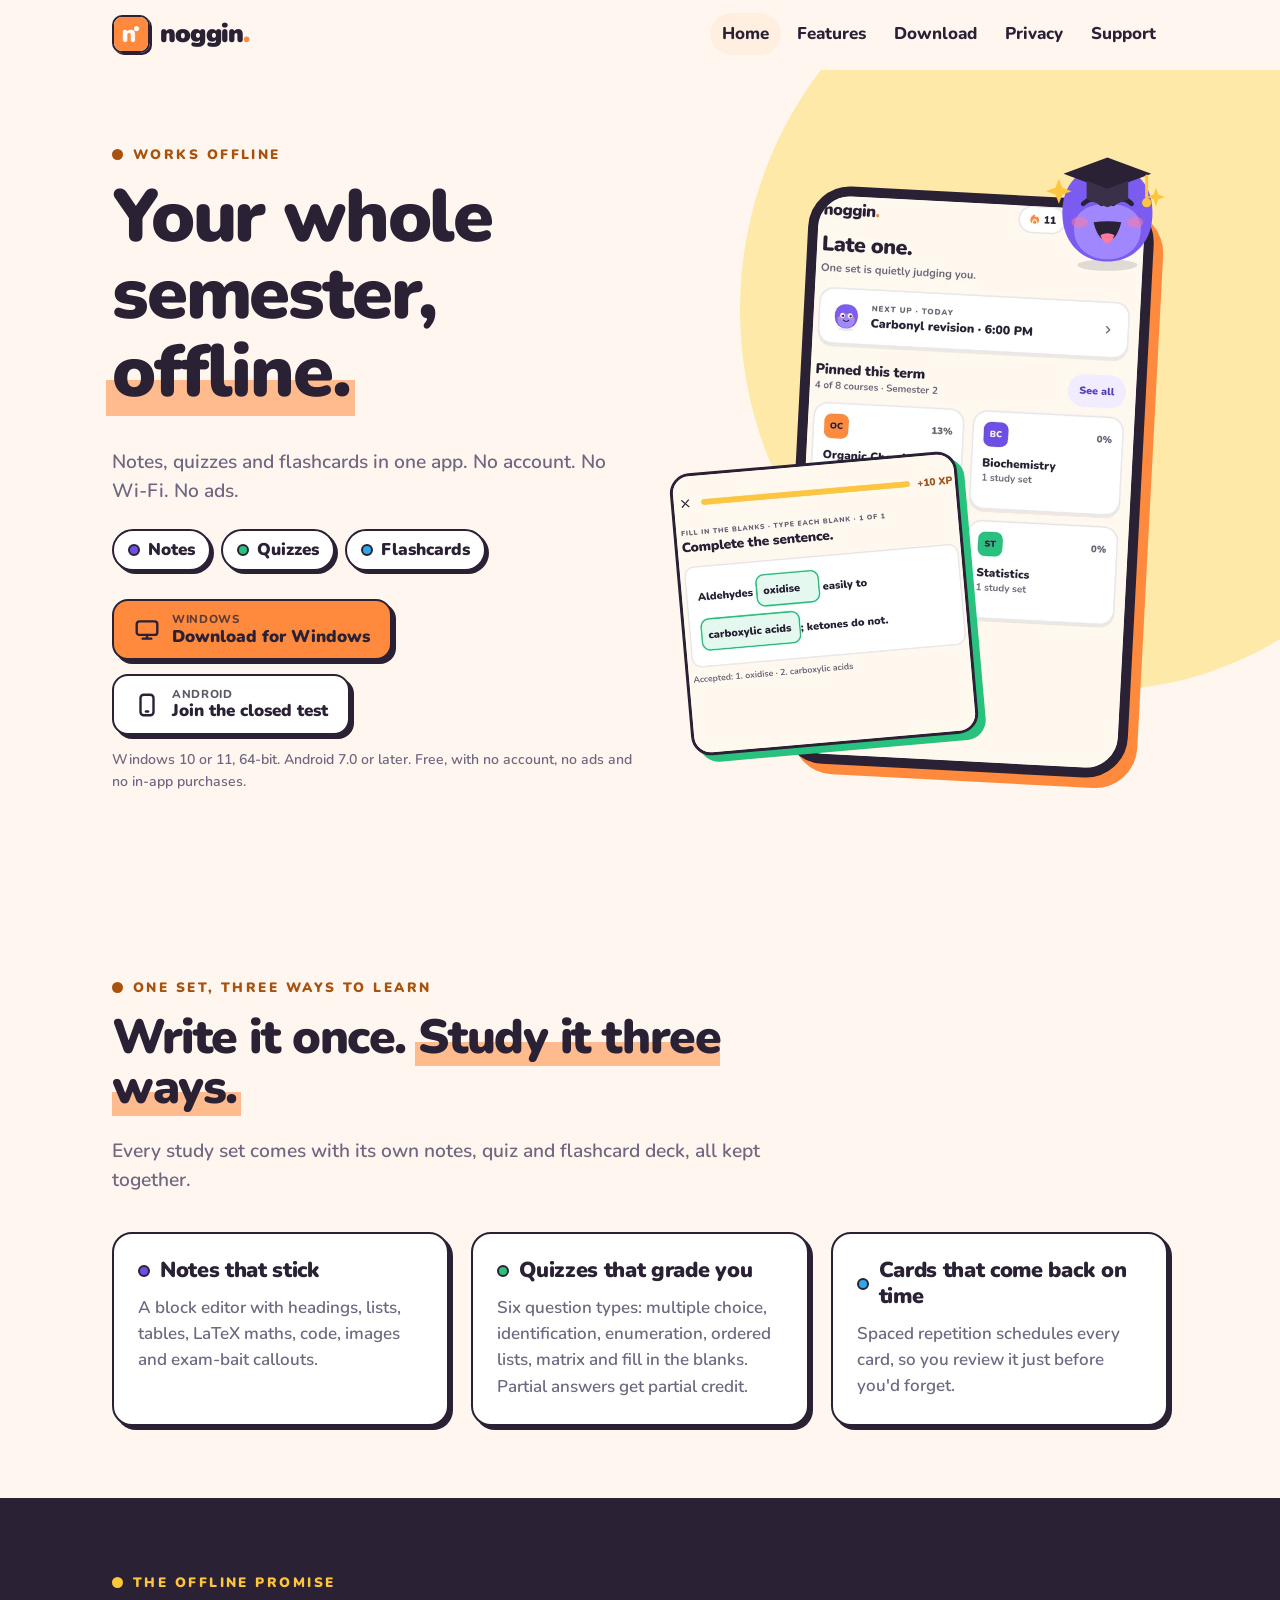
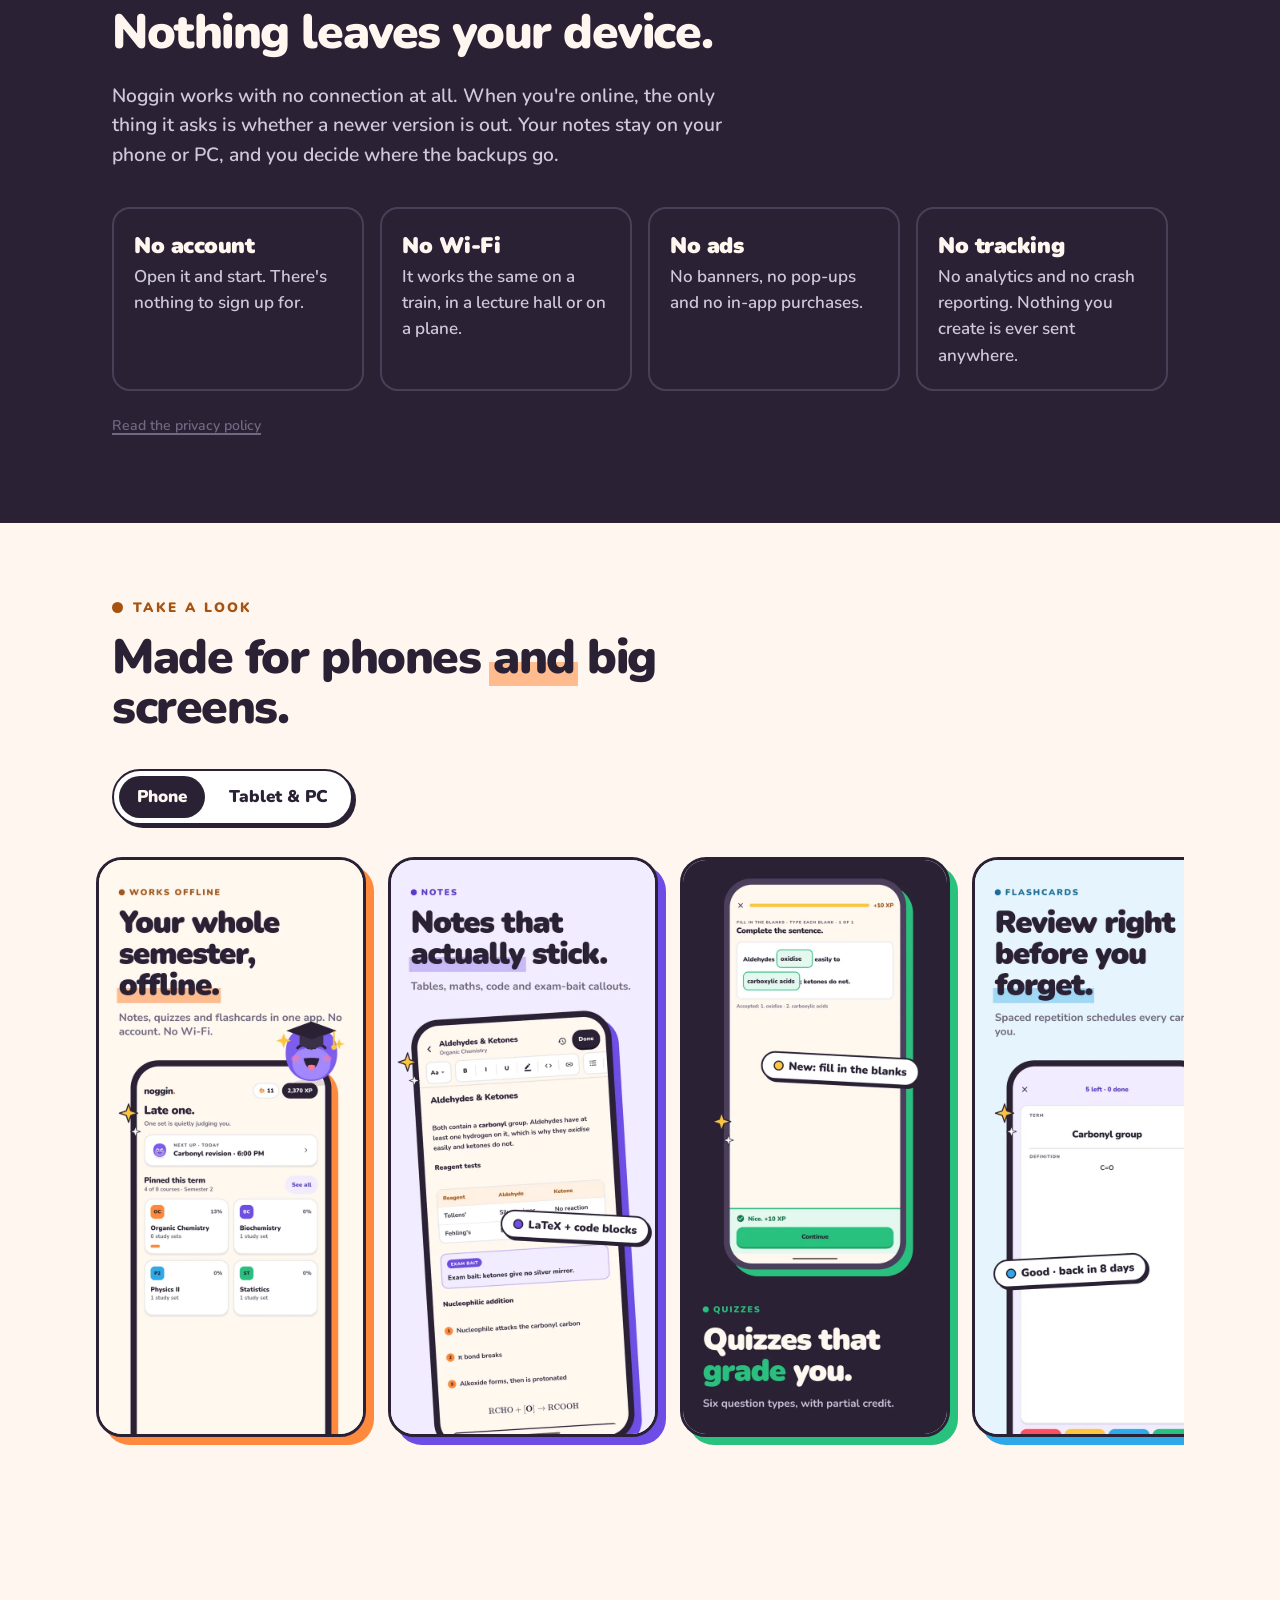
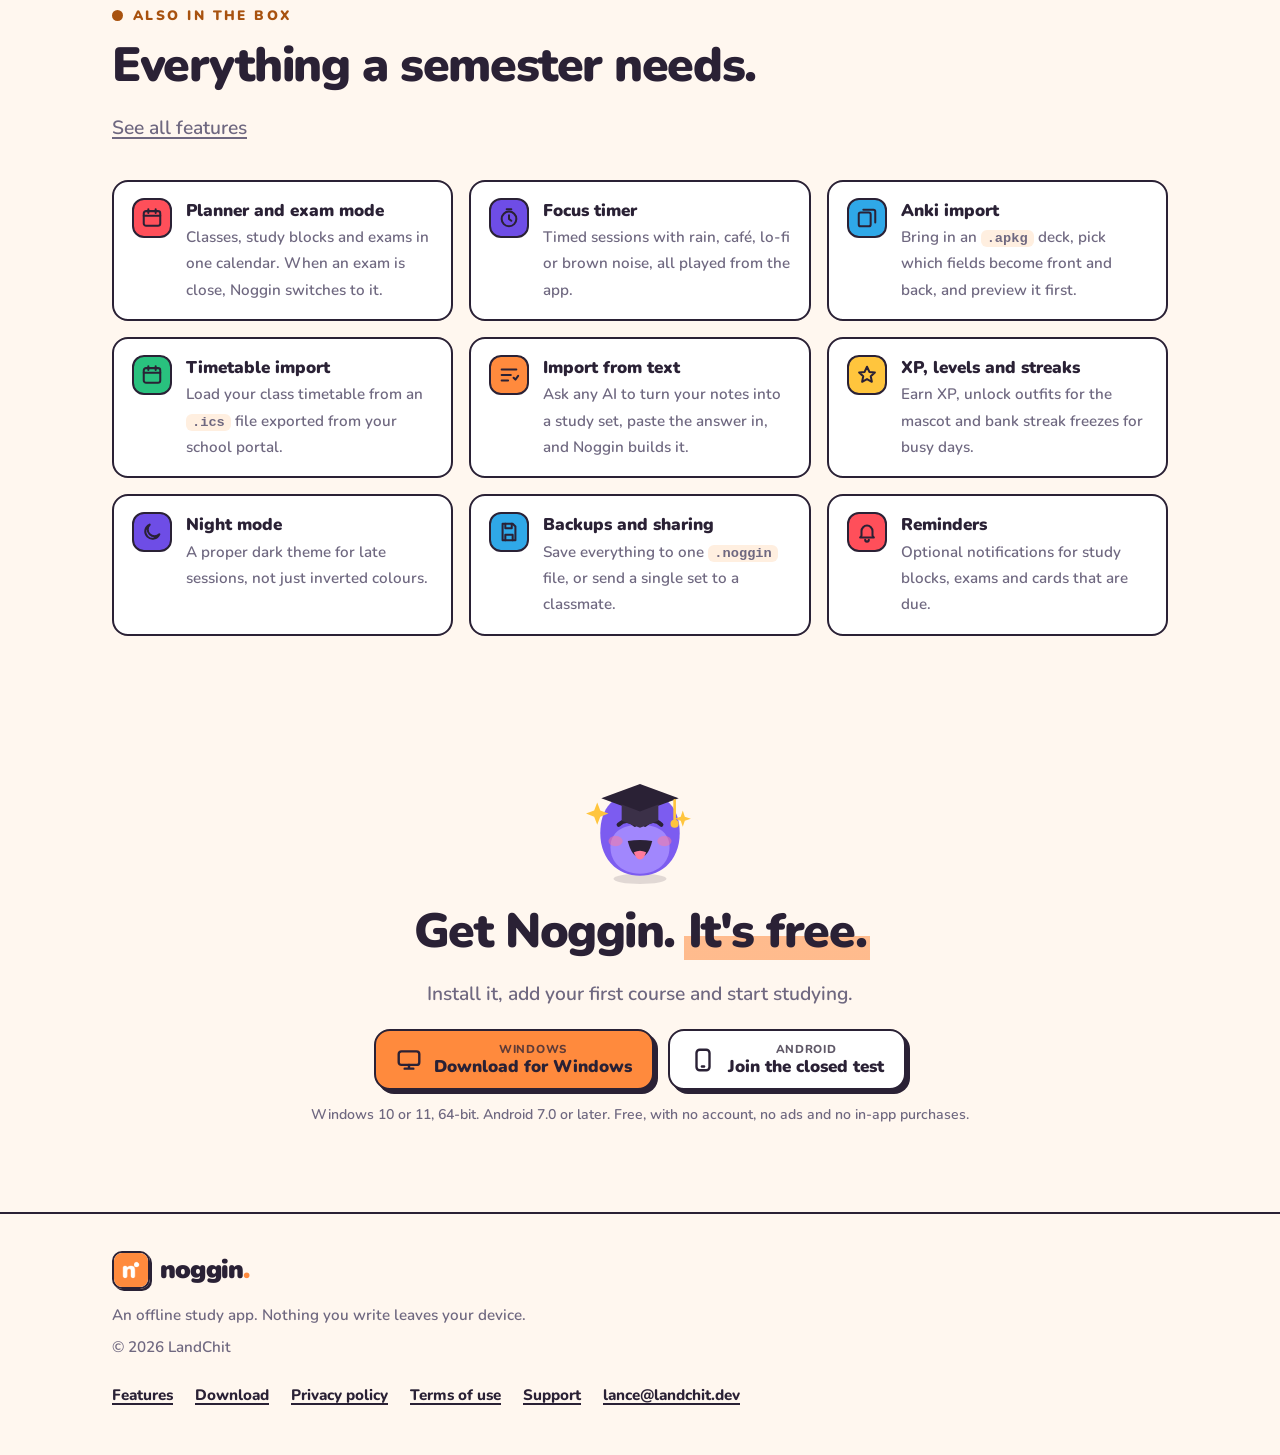
==== commit 262f8efb: "feat(site): added whats new section and updated privacy policy" ====
--- a/index.html
+++ b/index.html
@@ -47,6 +47,10 @@
   <a class="btn" data-download="android" href="https://groups.google.com/g/noggin-testing"><svg viewBox="0 0 24 24" fill="none" stroke="currentColor" stroke-width="2.2" stroke-linecap="round" stroke-linejoin="round" aria-hidden="true"><rect x="6" y="2.5" width="12" height="19" rx="3"/><path d="M11 18h2"/></svg><span><small>Android</small><span data-label>Join the closed test</span></span></a>
 </div>
 <p class="fineprint">Windows 10 or 11, 64-bit. Android 7.0 or later. Free, with no account, no ads and no in-app purchases.</p>
+<article class="card whats-new" data-whats-new hidden aria-labelledby="whats-new-title">
+  <h3 id="whats-new-title"><span class="dot" style="background: var(--violet)"></span><span>What's new<span data-whats-new-version></span></span></h3>
+  <ul class="muted"></ul>
+</article>
     </div>
     <div class="hero-art">
       <div class="device"><img src="assets/img/screen-home.webp" alt="Noggin home screen: pinned courses for the term and the next study block." width="560" height="960" decoding="async" fetchpriority="high"></div>
@@ -101,13 +105,13 @@
     <div class="section-head">
       <p class="eyebrow">The offline promise</p>
       <h2>Nothing leaves your device.</h2>
-      <p class="lede">The Android app doesn't even ask for internet access. Your notes stay on your phone or PC, and you decide where the backups go.</p>
+      <p class="lede">Noggin works with no connection at all. When you're online, the only thing it asks is whether a newer version is out. Your notes stay on your phone or PC, and you decide where the backups go.</p>
     </div>
     <ul class="promise">
       <li><strong>No account</strong><span class="muted">Open it and start. There's nothing to sign up for.</span></li>
       <li><strong>No Wi-Fi</strong><span class="muted">It works the same on a train, in a lecture hall or on a plane.</span></li>
       <li><strong>No ads</strong><span class="muted">No banners, no pop-ups and no in-app purchases.</span></li>
-      <li><strong>No tracking</strong><span class="muted">No analytics and no crash reporting. There's no server to send anything to.</span></li>
+      <li><strong>No tracking</strong><span class="muted">No analytics and no crash reporting. Nothing you create is ever sent anywhere.</span></li>
     </ul>
     <p class="fineprint" style="margin-top: 24px"><a href="privacy.html">Read the privacy policy</a></p>
   </div>
--- a/assets/site.css
+++ b/assets/site.css
@@ -275,3 +275,9 @@
 .footer-links { display: flex; flex-wrap: wrap; gap: 8px 22px; list-style: none; padding: 0; margin: 0; }
 .footer-links a { font-weight: 800; }
 .site-footer .muted { color: var(--muted); margin: 8px 0 0; }
+
+/* What's new: the latest release's notes, filled in by site.js; hidden until then. */
+.whats-new { margin-top: 24px; max-width: 520px; }
+.whats-new[hidden] { display: none; }
+.whats-new h3 { margin: 0 0 10px; }
+.whats-new ul { margin: 0; padding-left: 1.2em; display: grid; gap: 6px; }
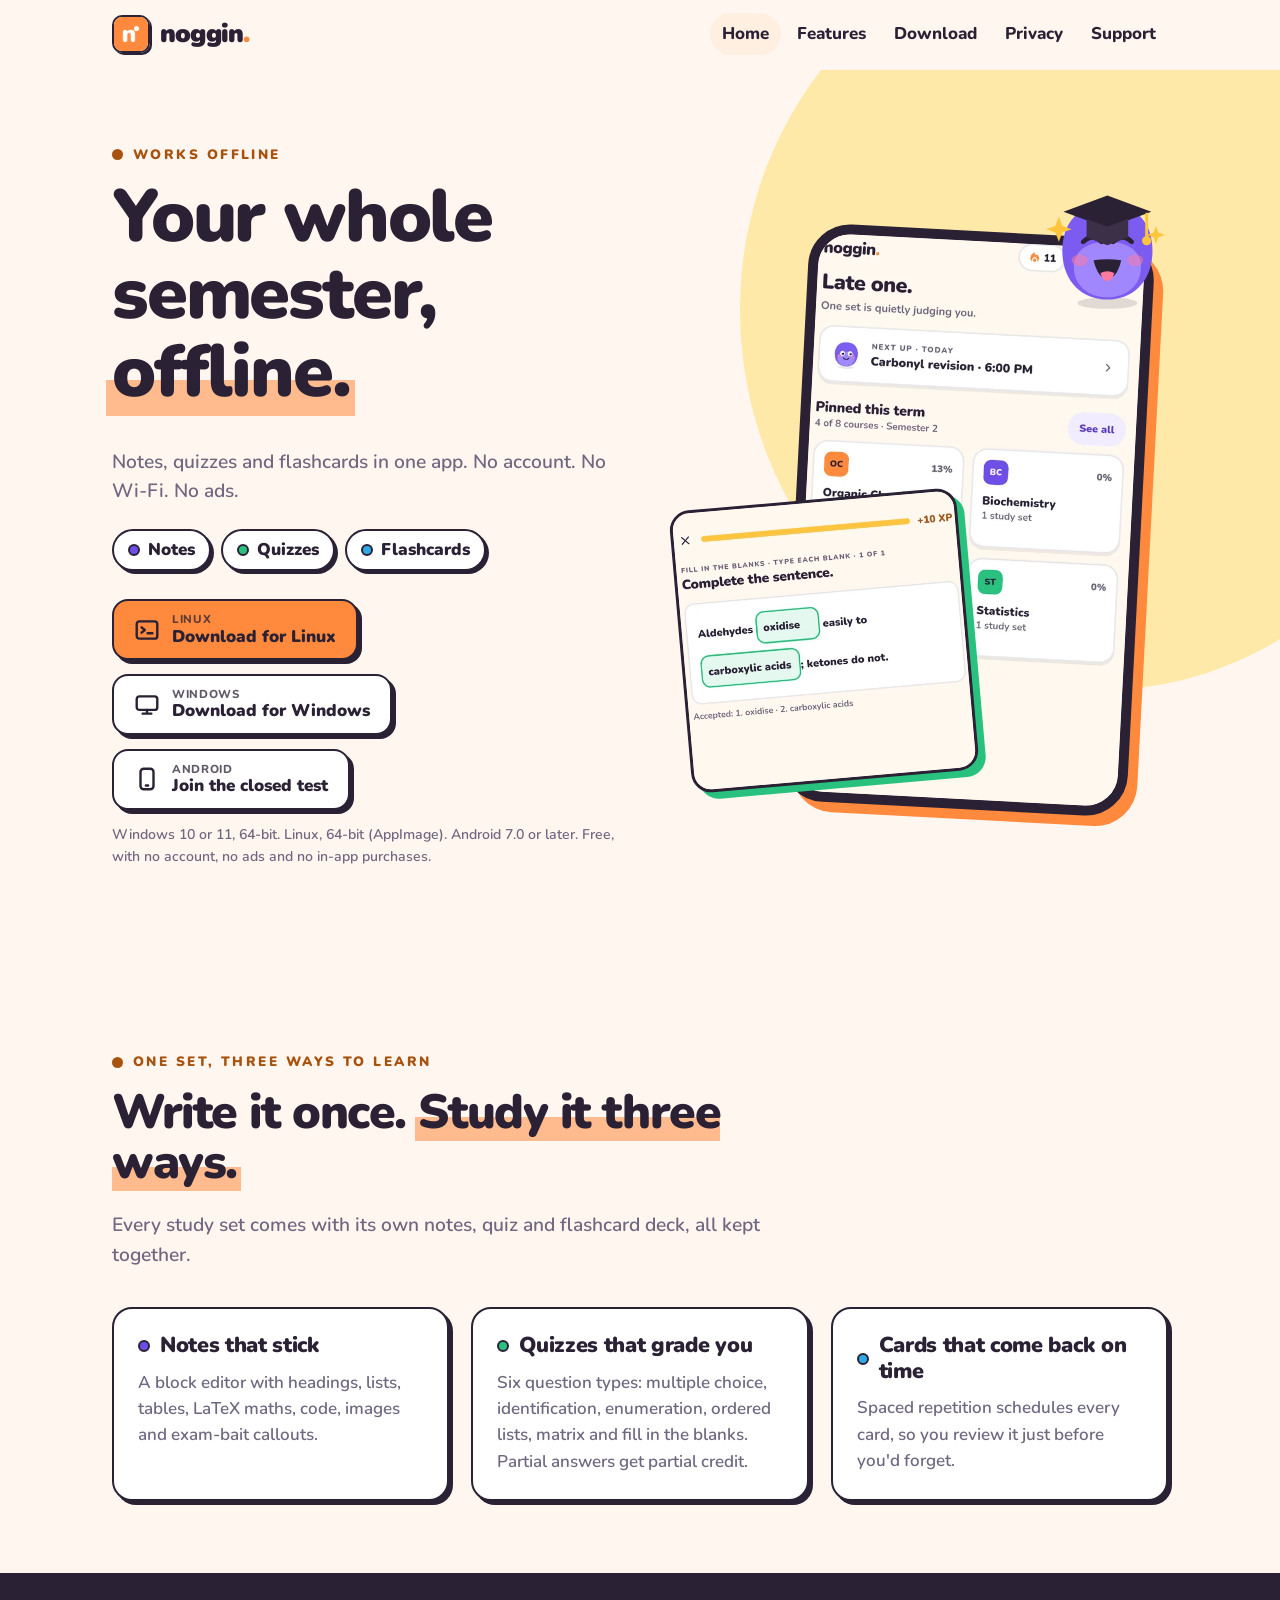
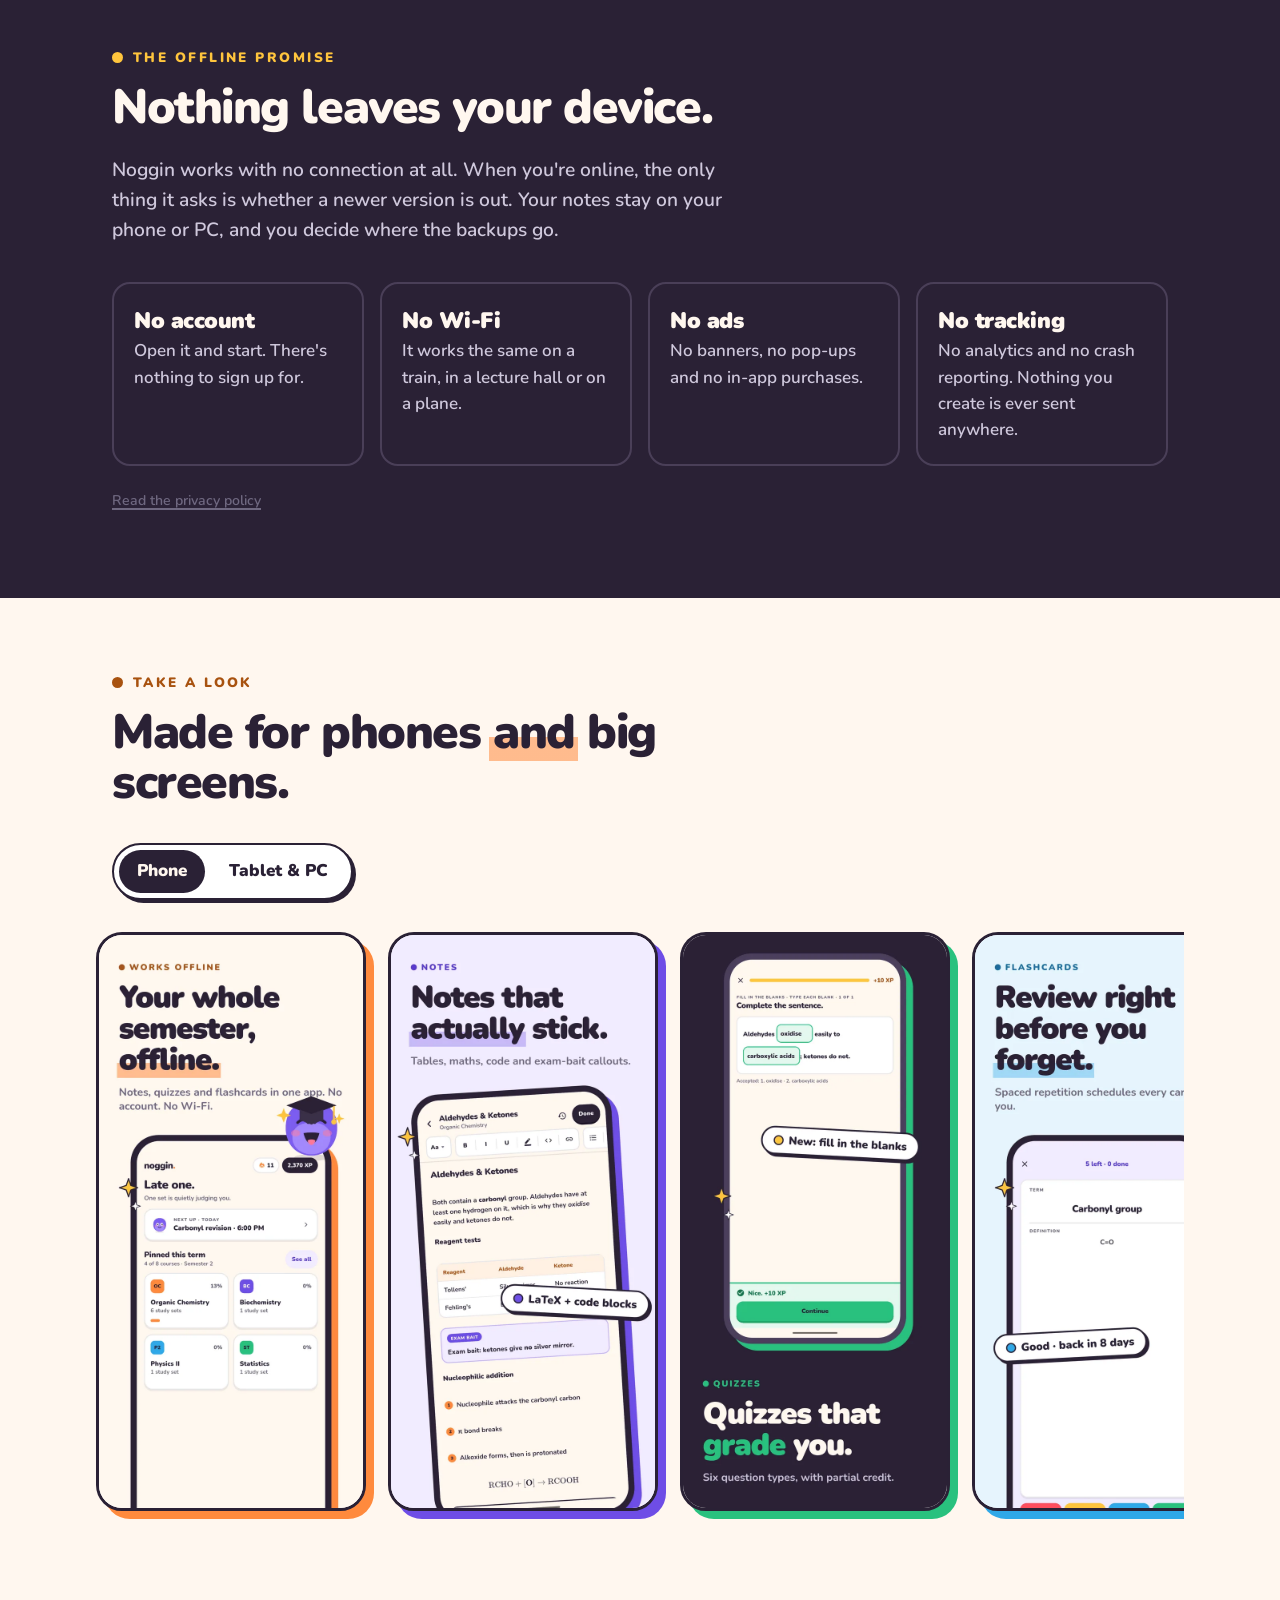
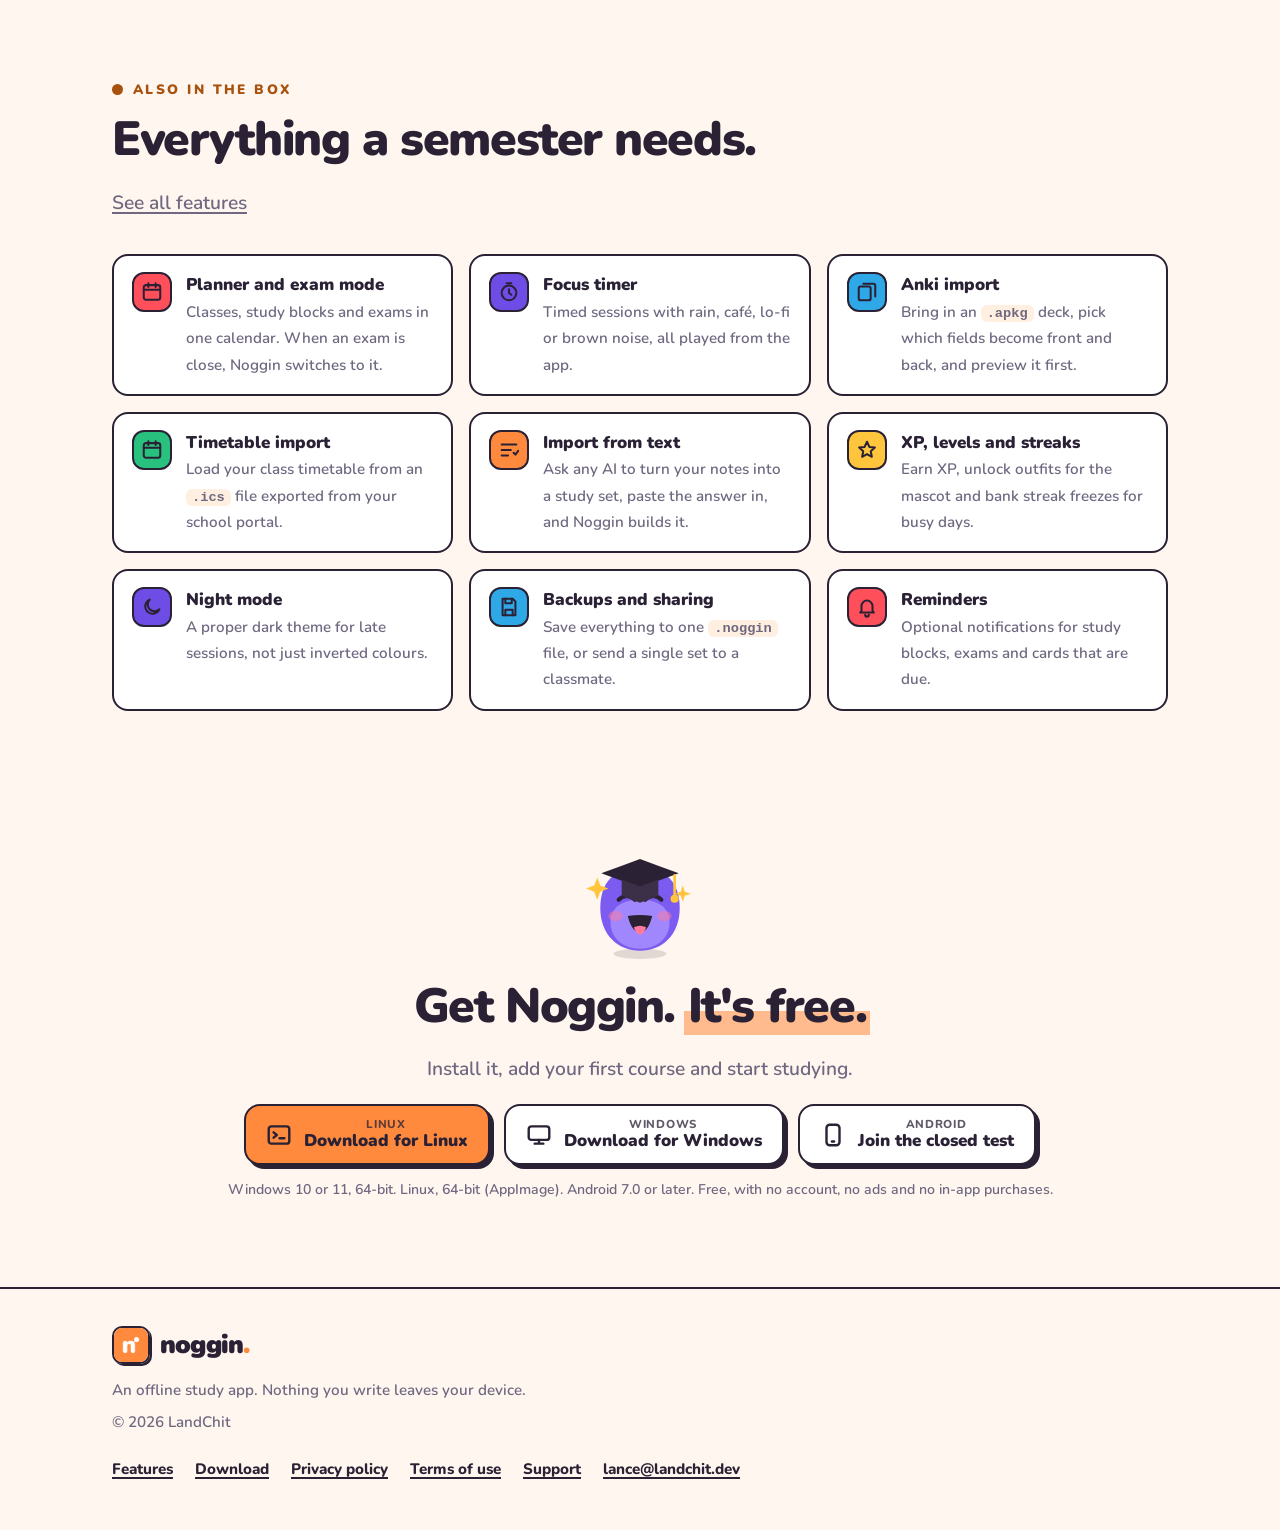
==== commit e60a2b95: "feat(download): add linux douwnloads, terms, and privacy" ====
--- a/index.html
+++ b/index.html
@@ -44,9 +44,10 @@
       </ul>
       <div class="btn-row">
   <a class="btn btn-primary" data-download="windows" href="https://github.com/LandChit/Noggin-Page/releases/latest"><svg viewBox="0 0 24 24" fill="none" stroke="currentColor" stroke-width="2.2" stroke-linecap="round" stroke-linejoin="round" aria-hidden="true"><rect x="2.5" y="4" width="19" height="12.5" rx="2.5"/><path d="M8 20h8M12 16.5V20"/></svg><span><small data-version>Windows</small>Download for Windows</span></a>
+  <a class="btn" data-download="linux" href="https://github.com/LandChit/Noggin-Page/releases/latest"><svg viewBox="0 0 24 24" fill="none" stroke="currentColor" stroke-width="2.2" stroke-linecap="round" stroke-linejoin="round" aria-hidden="true"><rect x="2.5" y="4" width="19" height="16" rx="2.5"/><path d="M7 9.5l3 2.5-3 2.5M12.5 15H17"/></svg><span><small data-version>Linux</small>Download for Linux</span></a>
   <a class="btn" data-download="android" href="https://groups.google.com/g/noggin-testing"><svg viewBox="0 0 24 24" fill="none" stroke="currentColor" stroke-width="2.2" stroke-linecap="round" stroke-linejoin="round" aria-hidden="true"><rect x="6" y="2.5" width="12" height="19" rx="3"/><path d="M11 18h2"/></svg><span><small>Android</small><span data-label>Join the closed test</span></span></a>
 </div>
-<p class="fineprint">Windows 10 or 11, 64-bit. Android 7.0 or later. Free, with no account, no ads and no in-app purchases.</p>
+<p class="fineprint">Windows 10 or 11, 64-bit. Linux, 64-bit (AppImage). Android 7.0 or later. Free, with no account, no ads and no in-app purchases.</p>
 <article class="card whats-new" data-whats-new hidden aria-labelledby="whats-new-title">
   <h3 id="whats-new-title"><span class="dot" style="background: var(--violet)"></span><span>What's new<span data-whats-new-version></span></span></h3>
   <ul class="muted"></ul>
@@ -190,9 +191,10 @@
     <p class="lede">Install it, add your first course and start studying.</p>
     <div class="btn-row">
   <a class="btn btn-primary" data-download="windows" href="https://github.com/LandChit/Noggin-Page/releases/latest"><svg viewBox="0 0 24 24" fill="none" stroke="currentColor" stroke-width="2.2" stroke-linecap="round" stroke-linejoin="round" aria-hidden="true"><rect x="2.5" y="4" width="19" height="12.5" rx="2.5"/><path d="M8 20h8M12 16.5V20"/></svg><span><small data-version>Windows</small>Download for Windows</span></a>
+  <a class="btn" data-download="linux" href="https://github.com/LandChit/Noggin-Page/releases/latest"><svg viewBox="0 0 24 24" fill="none" stroke="currentColor" stroke-width="2.2" stroke-linecap="round" stroke-linejoin="round" aria-hidden="true"><rect x="2.5" y="4" width="19" height="16" rx="2.5"/><path d="M7 9.5l3 2.5-3 2.5M12.5 15H17"/></svg><span><small data-version>Linux</small>Download for Linux</span></a>
   <a class="btn" data-download="android" href="https://groups.google.com/g/noggin-testing"><svg viewBox="0 0 24 24" fill="none" stroke="currentColor" stroke-width="2.2" stroke-linecap="round" stroke-linejoin="round" aria-hidden="true"><rect x="6" y="2.5" width="12" height="19" rx="3"/><path d="M11 18h2"/></svg><span><small>Android</small><span data-label>Join the closed test</span></span></a>
 </div>
-<p class="fineprint">Windows 10 or 11, 64-bit. Android 7.0 or later. Free, with no account, no ads and no in-app purchases.</p>
+<p class="fineprint">Windows 10 or 11, 64-bit. Linux, 64-bit (AppImage). Android 7.0 or later. Free, with no account, no ads and no in-app purchases.</p>
   </div>
 </section>
 
--- a/assets/site.css
+++ b/assets/site.css
@@ -203,7 +203,7 @@
 .cta .lede { margin-left: auto; margin-right: auto; }
 .cta .mascot { width: 110px; margin: 0 auto 12px; }
 
-/* Closed-testing guide: a bottom sheet on phones, a card beside the content on wider screens */
+/* Download guides: a bottom sheet on phones, a card beside the content on wider screens */
 .guide {
   width: min(100% - 32px, 560px); max-height: calc(100dvh - 32px); padding: 0;
   color: var(--ink); background: var(--surface);
@@ -249,6 +249,18 @@
 .guide-note { margin: 16px 0 0; padding: 12px 14px; font-size: .92rem; background: var(--sun); border: 2px dashed var(--line); border-radius: 14px; }
 .guide-note b { font-weight: 900; }
 
+/* Windows guide: SmartScreen's warning, drawn in Windows' own blue so it's
+   recognisable. The pulsing outline marks the thing to click. */
+.smartscreen { margin: 4px 0 12px; padding: 14px 16px; font-family: 'Segoe UI', system-ui, sans-serif; font-weight: 400; font-size: .82rem; line-height: 1.4; color: #FFFFFF; background: #0063B1; border: 2.5px solid var(--line); border-radius: 10px; box-shadow: 3px 3px 0 var(--line); }
+.smartscreen p { margin: 0 0 8px; }
+.smartscreen .ss-title { font-size: 1.25rem; font-weight: 300; line-height: 1.2; }
+.ss-link { text-decoration: underline; }
+.ss-buttons { display: flex; justify-content: flex-end; gap: 8px; margin-top: 6px; }
+.ss-btn { padding: 4px 18px; border: 2px solid #FFFFFF; }
+.ss-target { outline: 3px solid var(--yellow); outline-offset: 3px; border-radius: 2px; animation: ss-pulse 1.6s ease-in-out infinite; }
+@keyframes ss-pulse { 50% { outline-offset: 6px; } }
+@media (prefers-reduced-motion: reduce) { .ss-target { animation: none; } }
+
 /* Legal pages */
 .doc { max-width: 760px; padding-top: 40px; padding-bottom: 72px; }
 .doc h1 { font-size: clamp(2.2rem, 6vw, 3.4rem); }
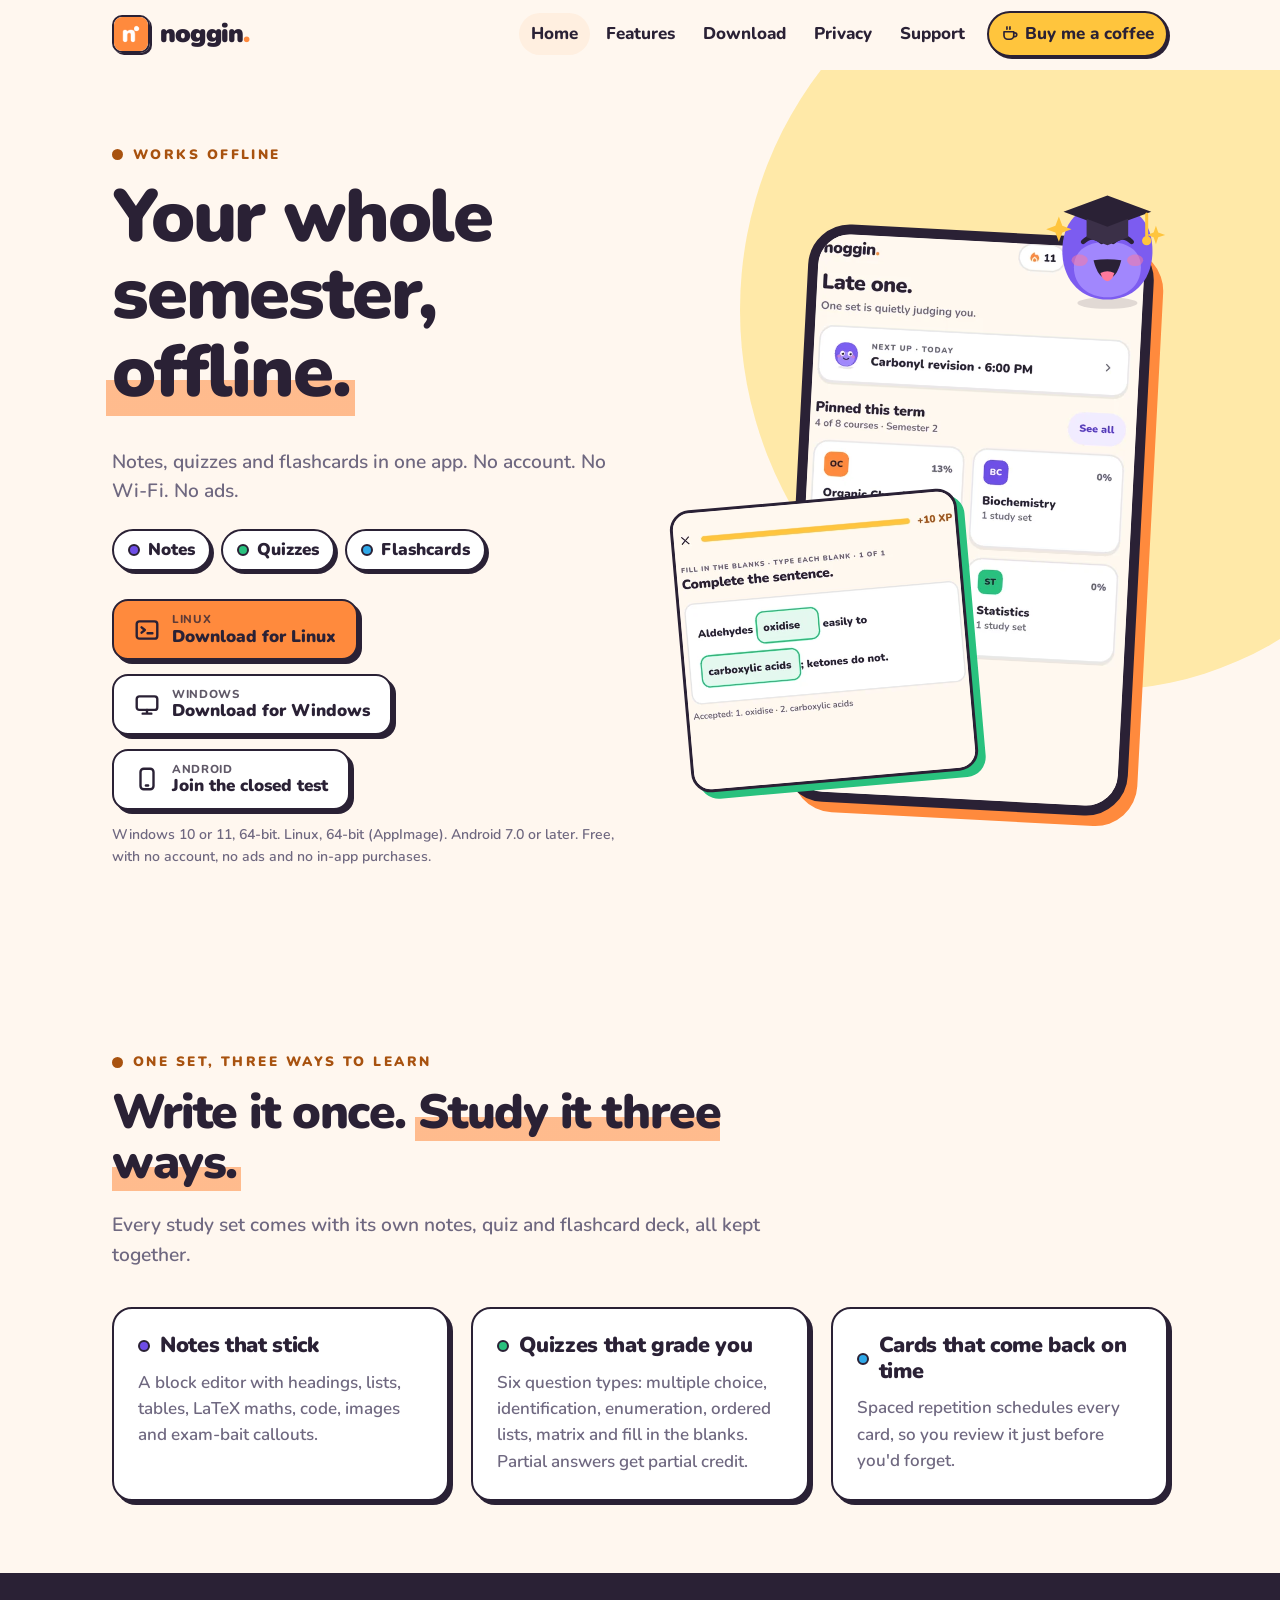
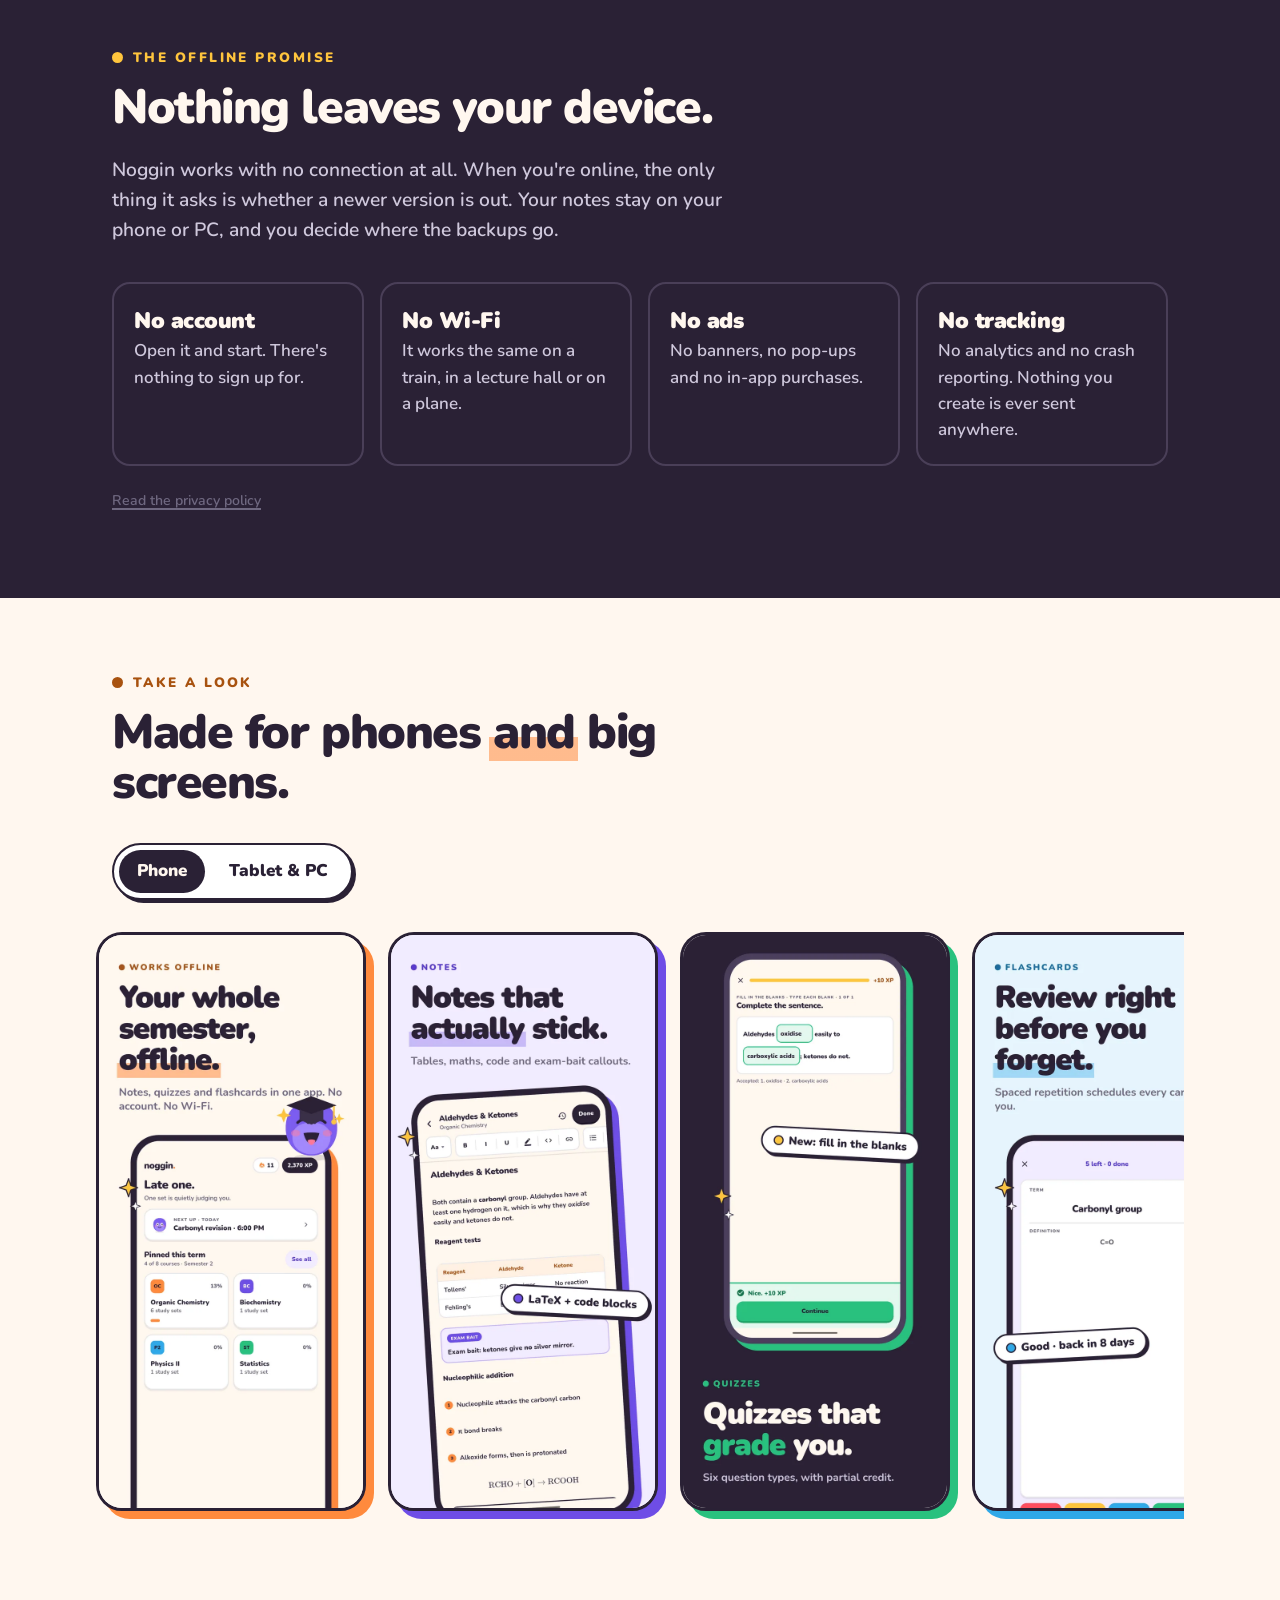
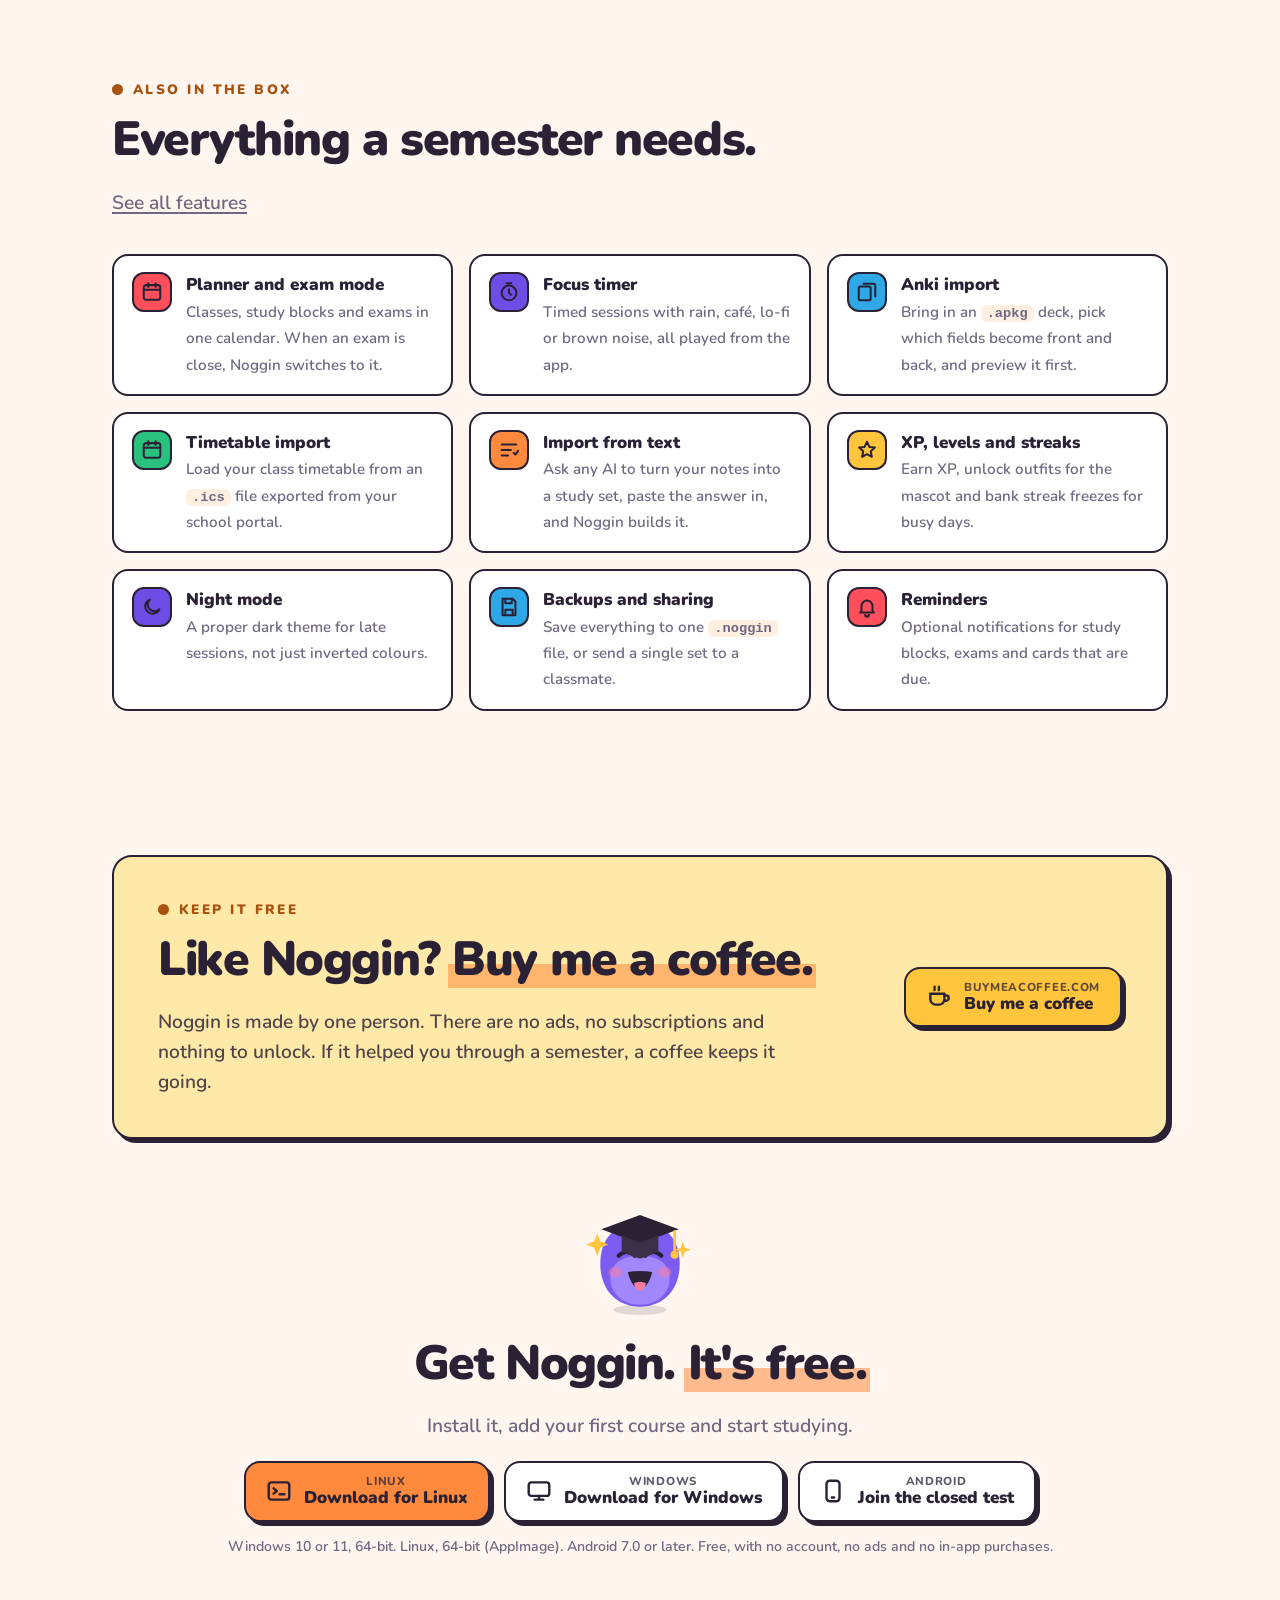
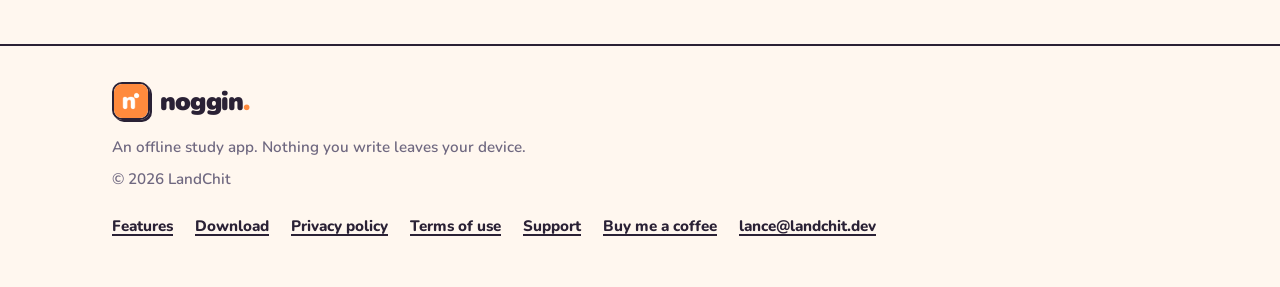
==== commit 83a2c0a2: "feat(links): added buy me a coffee link" ====
--- a/index.html
+++ b/index.html
@@ -25,7 +25,7 @@
     <a class="brand" href="index.html"><img src="assets/img/icon-192.png" alt="" width="38" height="38"><span>noggin<i>.</i></span></a>
     <button class="nav-toggle" type="button" aria-expanded="false" aria-controls="nav-links">Menu</button>
     <ul class="nav-links" id="nav-links">
-      <li><a href="index.html" aria-current="page">Home</a></li><li><a href="features.html">Features</a></li><li><a href="index.html#download">Download</a></li><li><a href="privacy.html">Privacy</a></li><li><a href="support.html">Support</a></li>
+      <li><a href="index.html" aria-current="page">Home</a></li><li><a href="features.html">Features</a></li><li><a href="index.html#download">Download</a></li><li><a href="privacy.html">Privacy</a></li><li><a href="support.html">Support</a></li><li><a class="nav-coffee" href="https://buymeacoffee.com/landchit" target="_blank" rel="noopener"><svg viewBox="0 0 24 24" fill="none" stroke="currentColor" stroke-width="2.2" stroke-linecap="round" stroke-linejoin="round" aria-hidden="true"><path d="M4 9h13v5a5 5 0 0 1-5 5H9a5 5 0 0 1-5-5z"/><path d="M17 10.5h1.5a2.5 2.5 0 0 1 0 5H17M8 2.5c-.6 1 .6 2-.2 3M12 2.5c-.6 1 .6 2-.2 3"/></svg><span>Buy me a coffee</span></a></li>
     </ul>
   </nav>
 </header>
@@ -165,6 +165,19 @@
 <li><span class="ico" style="--c: var(--blue)"><svg viewBox="0 0 24 24" fill="none" stroke="currentColor" stroke-width="2.2" stroke-linecap="round" stroke-linejoin="round" aria-hidden="true"><path d="M5 3h11l3 3v15H5z"/><path d="M8 3v5h7V3M8 21v-6h8v6"/></svg></span><div><b>Backups and sharing</b><span>Save everything to one <code>.noggin</code> file, or send a single set to a classmate.</span></div></li>
 <li><span class="ico" style="--c: var(--coral)"><svg viewBox="0 0 24 24" fill="none" stroke="currentColor" stroke-width="2.2" stroke-linecap="round" stroke-linejoin="round" aria-hidden="true"><path d="M6 16V11a6 6 0 0 1 12 0v5l1.5 2h-15z"/><path d="M10 20.5a2 2 0 0 0 4 0"/></svg></span><div><b>Reminders</b><span>Optional notifications for study blocks, exams and cards that are due.</span></div></li>
     </ul>
+  </div>
+</section>
+
+<section class="coffee" id="coffee">
+  <div class="wrap">
+    <div class="card coffee-card">
+      <div>
+        <p class="eyebrow">Keep it free</p>
+        <h2>Like Noggin? <span class="hl">Buy me a coffee.</span></h2>
+        <p class="lede">Noggin is made by one person. There are no ads, no subscriptions and nothing to unlock. If it helped you through a semester, a coffee keeps it going.</p>
+      </div>
+      <a class="btn btn-coffee" href="https://buymeacoffee.com/landchit" target="_blank" rel="noopener"><svg viewBox="0 0 24 24" fill="none" stroke="currentColor" stroke-width="2.2" stroke-linecap="round" stroke-linejoin="round" aria-hidden="true"><path d="M4 9h13v5a5 5 0 0 1-5 5H9a5 5 0 0 1-5-5z"/><path d="M17 10.5h1.5a2.5 2.5 0 0 1 0 5H17M8 2.5c-.6 1 .6 2-.2 3M12 2.5c-.6 1 .6 2-.2 3"/></svg><span><small>buymeacoffee.com</small>Buy me a coffee</span></a>
+    </div>
   </div>
 </section>
 
@@ -212,6 +225,7 @@
       <li><a href="privacy.html">Privacy policy</a></li>
       <li><a href="terms.html">Terms of use</a></li>
       <li><a href="support.html">Support</a></li>
+      <li><a href="https://buymeacoffee.com/landchit" target="_blank" rel="noopener">Buy me a coffee</a></li>
       <li><a href="mailto:lance@landchit.dev">lance@landchit.dev</a></li>
     </ul>
   </div>
--- a/assets/site.css
+++ b/assets/site.css
@@ -293,3 +293,16 @@
 .whats-new[hidden] { display: none; }
 .whats-new h3 { margin: 0 0 10px; }
 .whats-new ul { margin: 0; padding-left: 1.2em; display: grid; gap: 6px; }
+
+/* Buy me a coffee: a yellow pill in the nav, a card on the home page */
+.nav-links a.nav-coffee { display: inline-flex; align-items: center; gap: 6px; margin-left: 6px; background: var(--yellow); color: #2A2135; border: 2px solid var(--line); box-shadow: 2px 2px 0 var(--line); }
+.nav-links a.nav-coffee:hover { background: var(--yellow); color: #2A2135; }
+.nav-coffee svg { width: 18px; height: 18px; flex: none; }
+@media (max-width: 719px) { .nav-links a.nav-coffee { margin: 6px 0 0; } }
+.coffee { padding-bottom: 0; }
+.coffee-card { display: grid; gap: 24px; align-items: center; background: var(--sun); padding: 32px; }
+.coffee-card h2 { margin-top: 0; }
+.coffee-card .lede { color: var(--ink); opacity: .82; margin-bottom: 0; }
+@media (min-width: 860px) { .coffee-card { grid-template-columns: 1fr auto; padding: 40px 44px; } }
+.btn-coffee { background: var(--yellow); color: #2A2135; justify-self: start; }
+.btn-coffee:hover { color: #2A2135; }
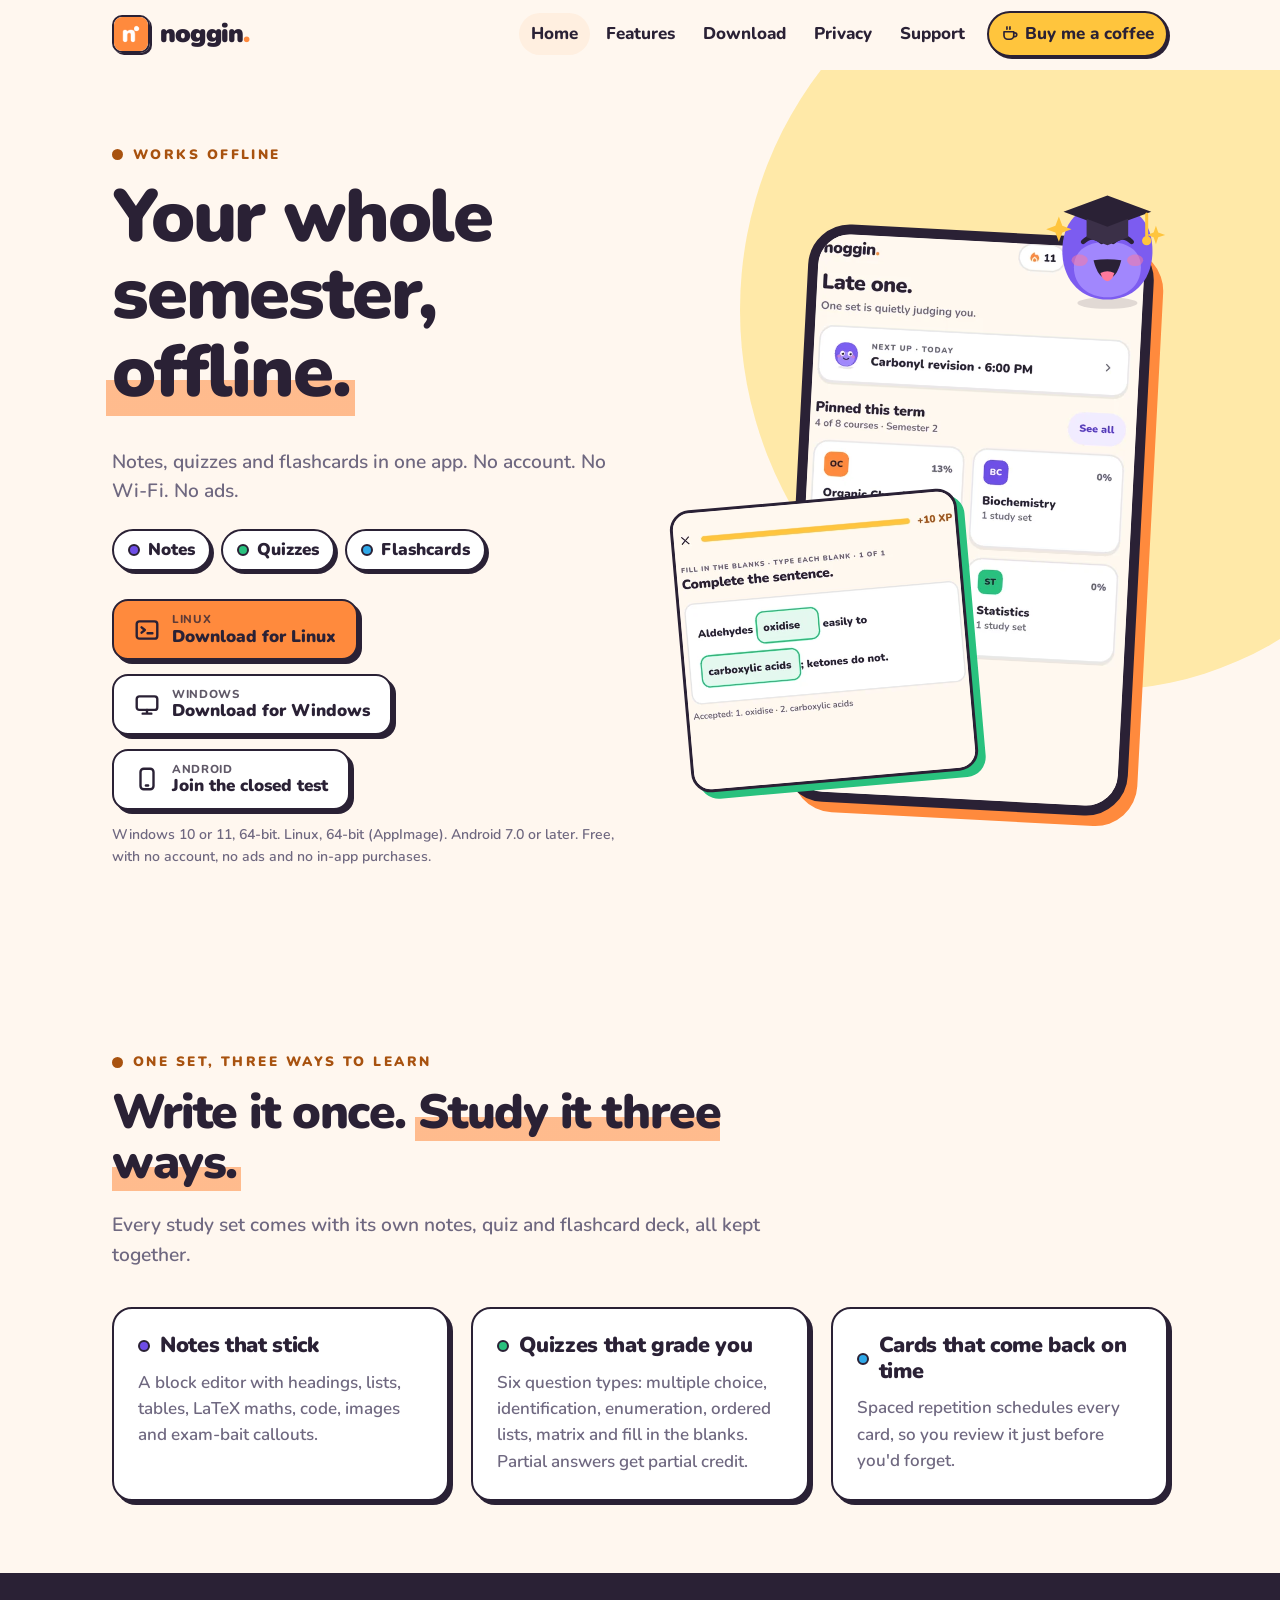
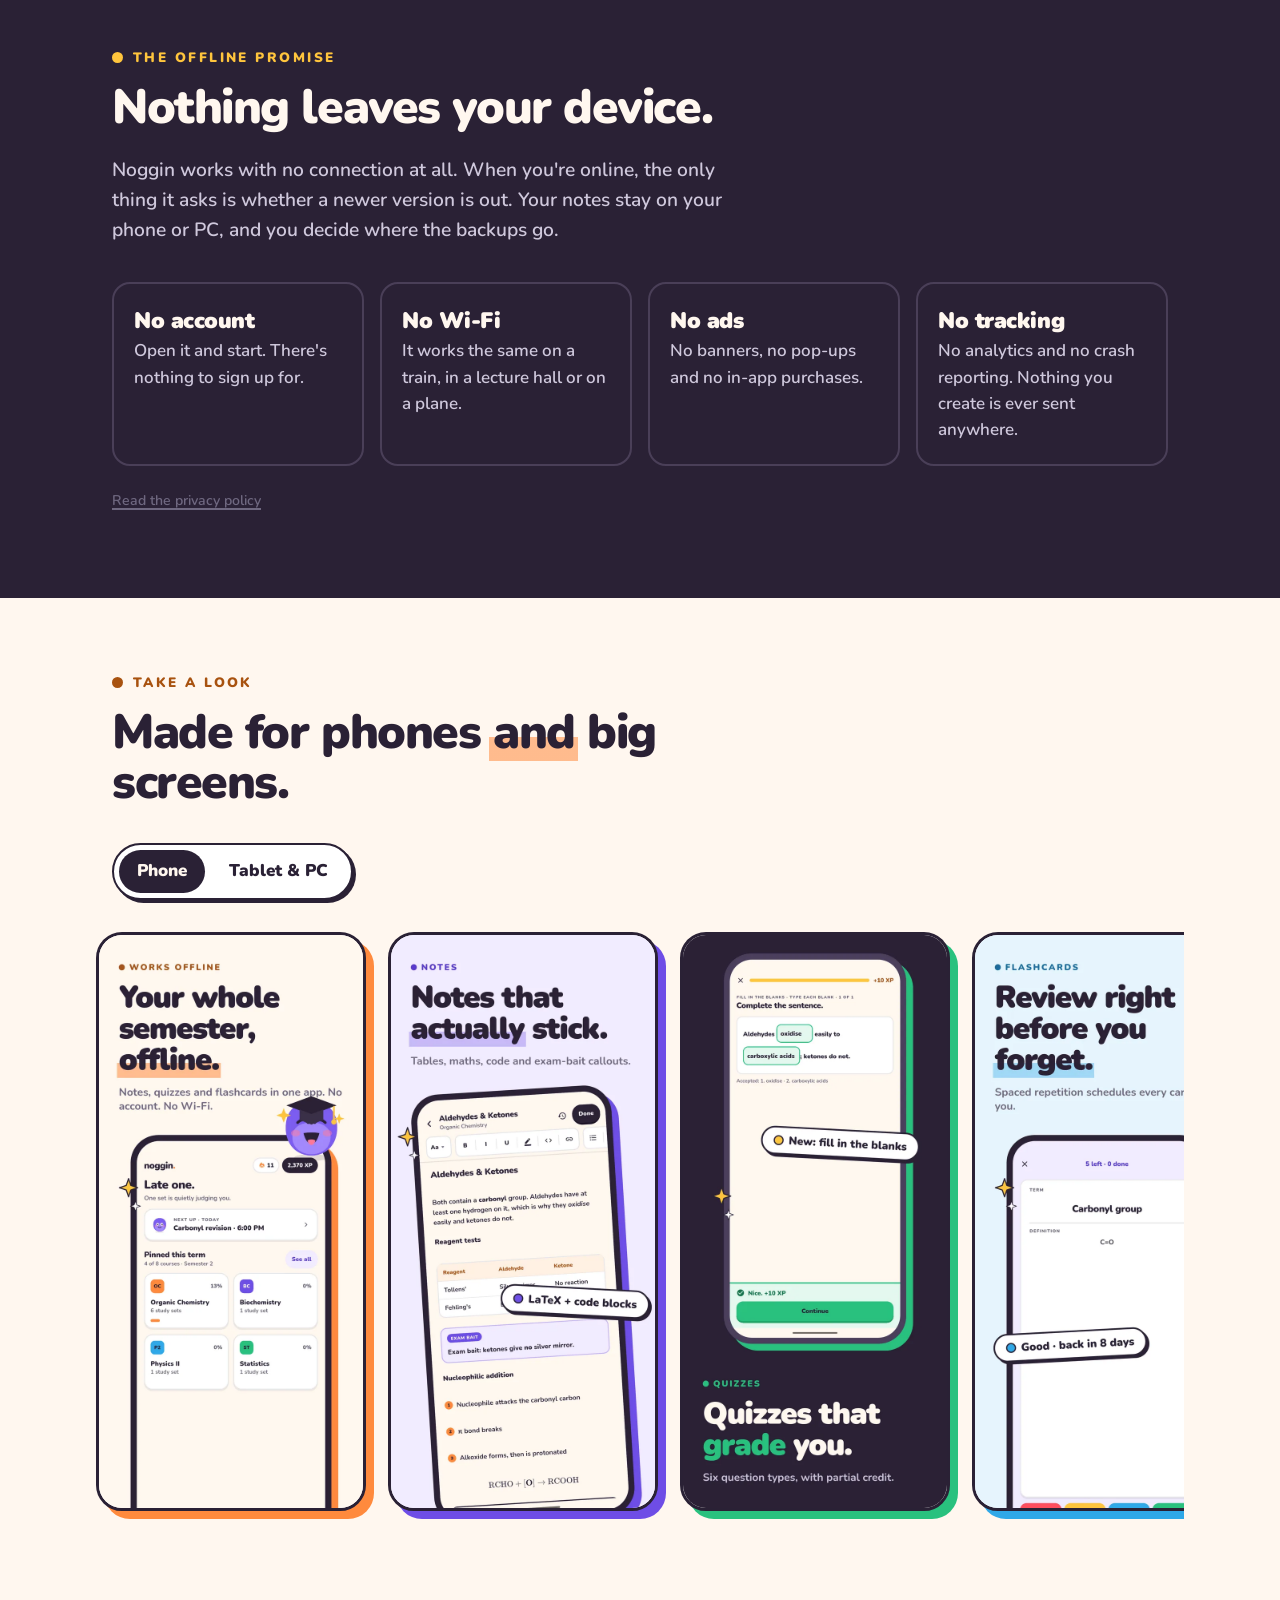
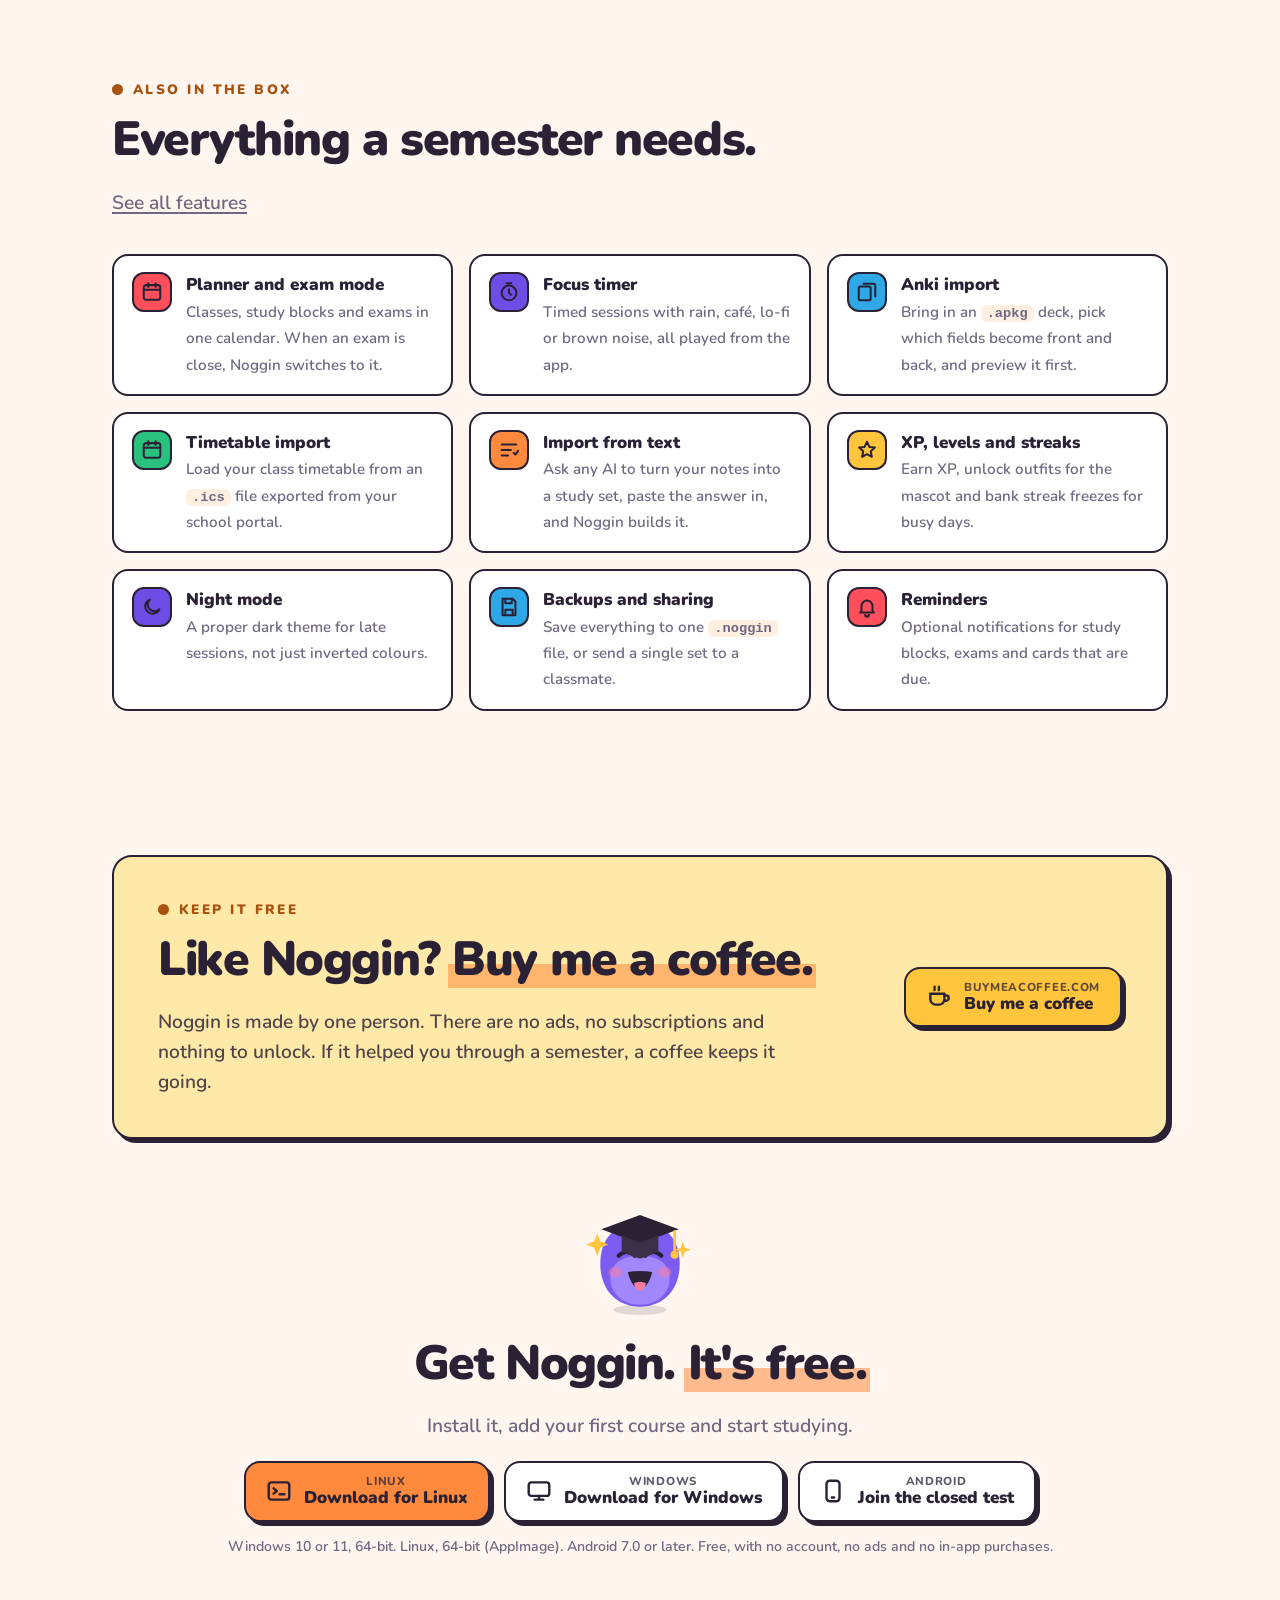
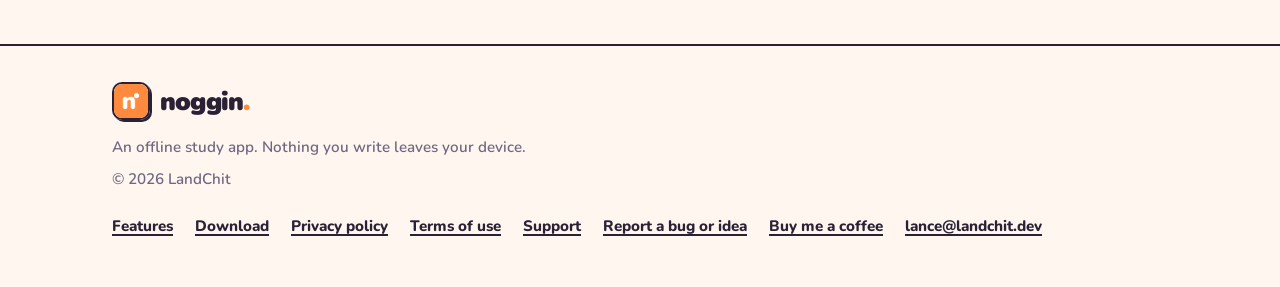
==== commit a1ee3ad8: "feat(links): added links to the bug tracker" ====
--- a/index.html
+++ b/index.html
@@ -225,6 +225,7 @@
       <li><a href="privacy.html">Privacy policy</a></li>
       <li><a href="terms.html">Terms of use</a></li>
       <li><a href="support.html">Support</a></li>
+      <li><a href="https://tracker.landchit.dev/projects/1" target="_blank" rel="noopener">Report a bug or idea</a></li>
       <li><a href="https://buymeacoffee.com/landchit" target="_blank" rel="noopener">Buy me a coffee</a></li>
       <li><a href="mailto:lance@landchit.dev">lance@landchit.dev</a></li>
     </ul>
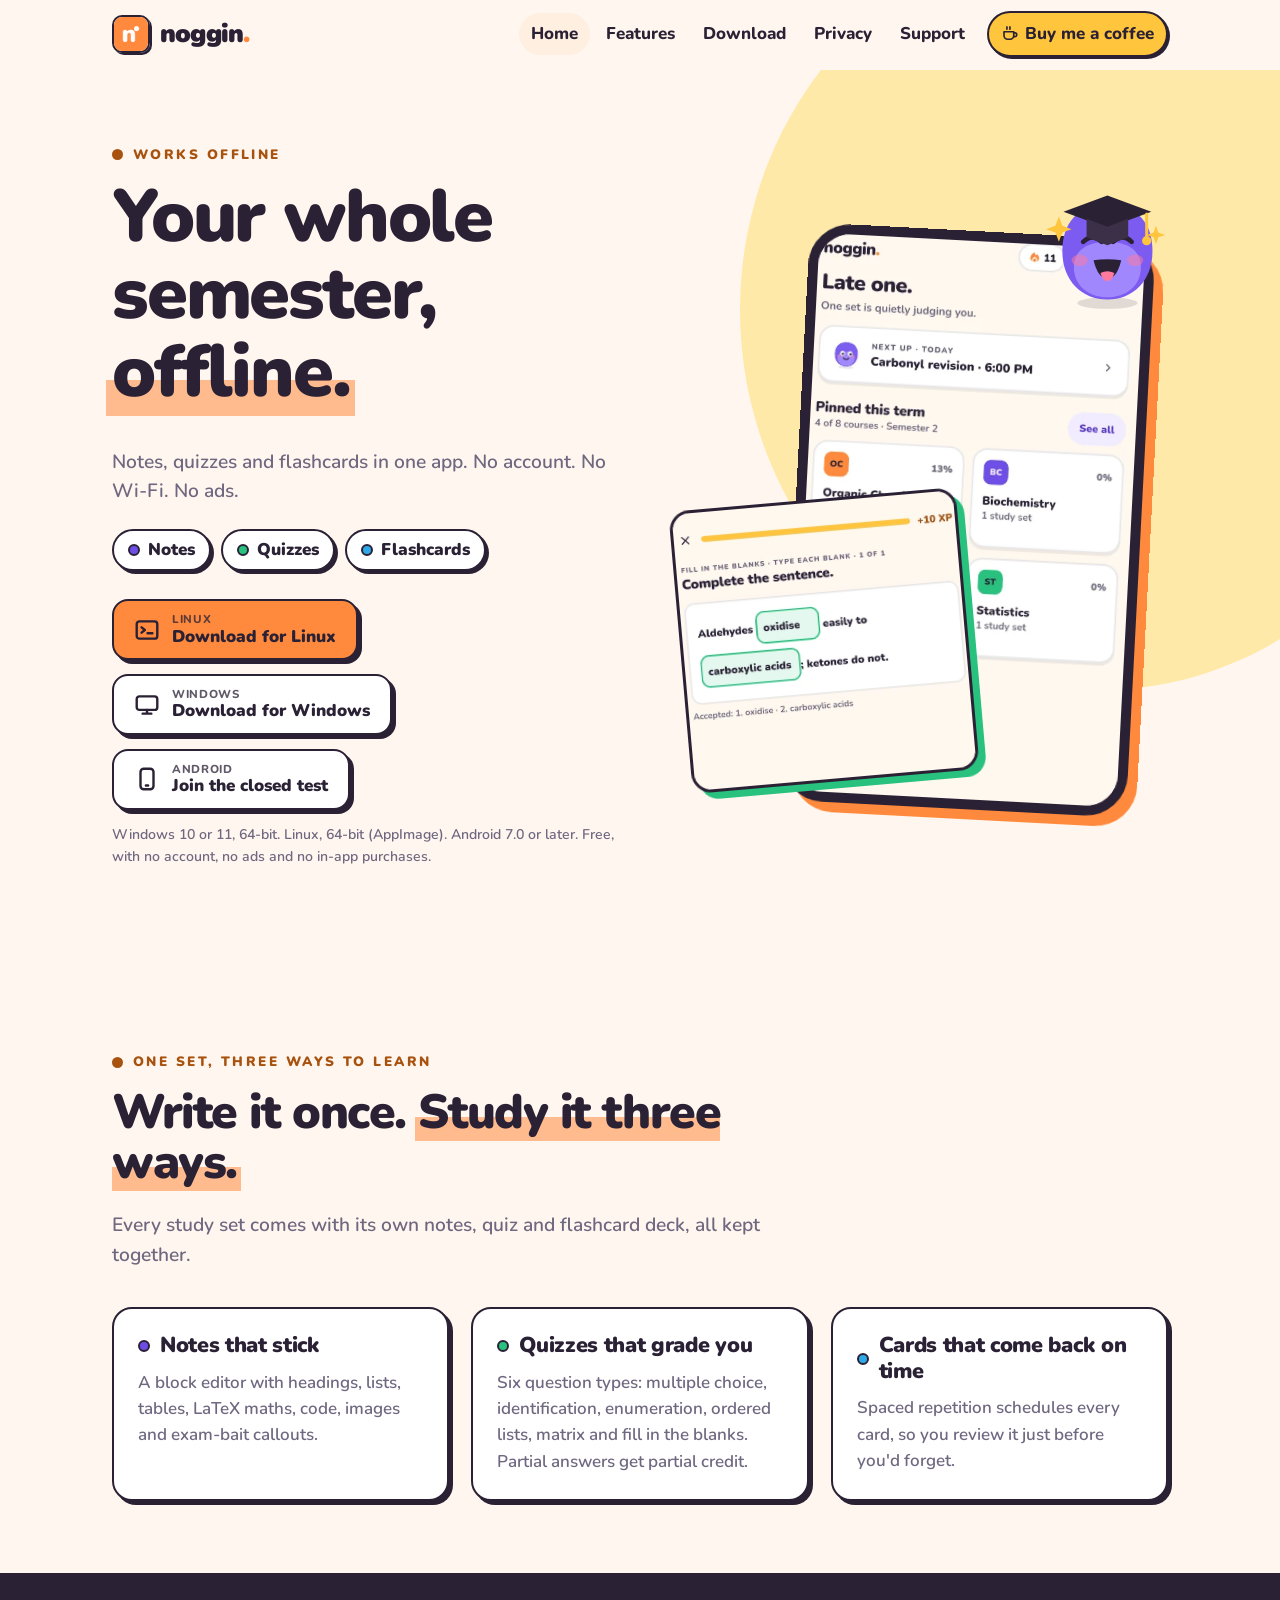
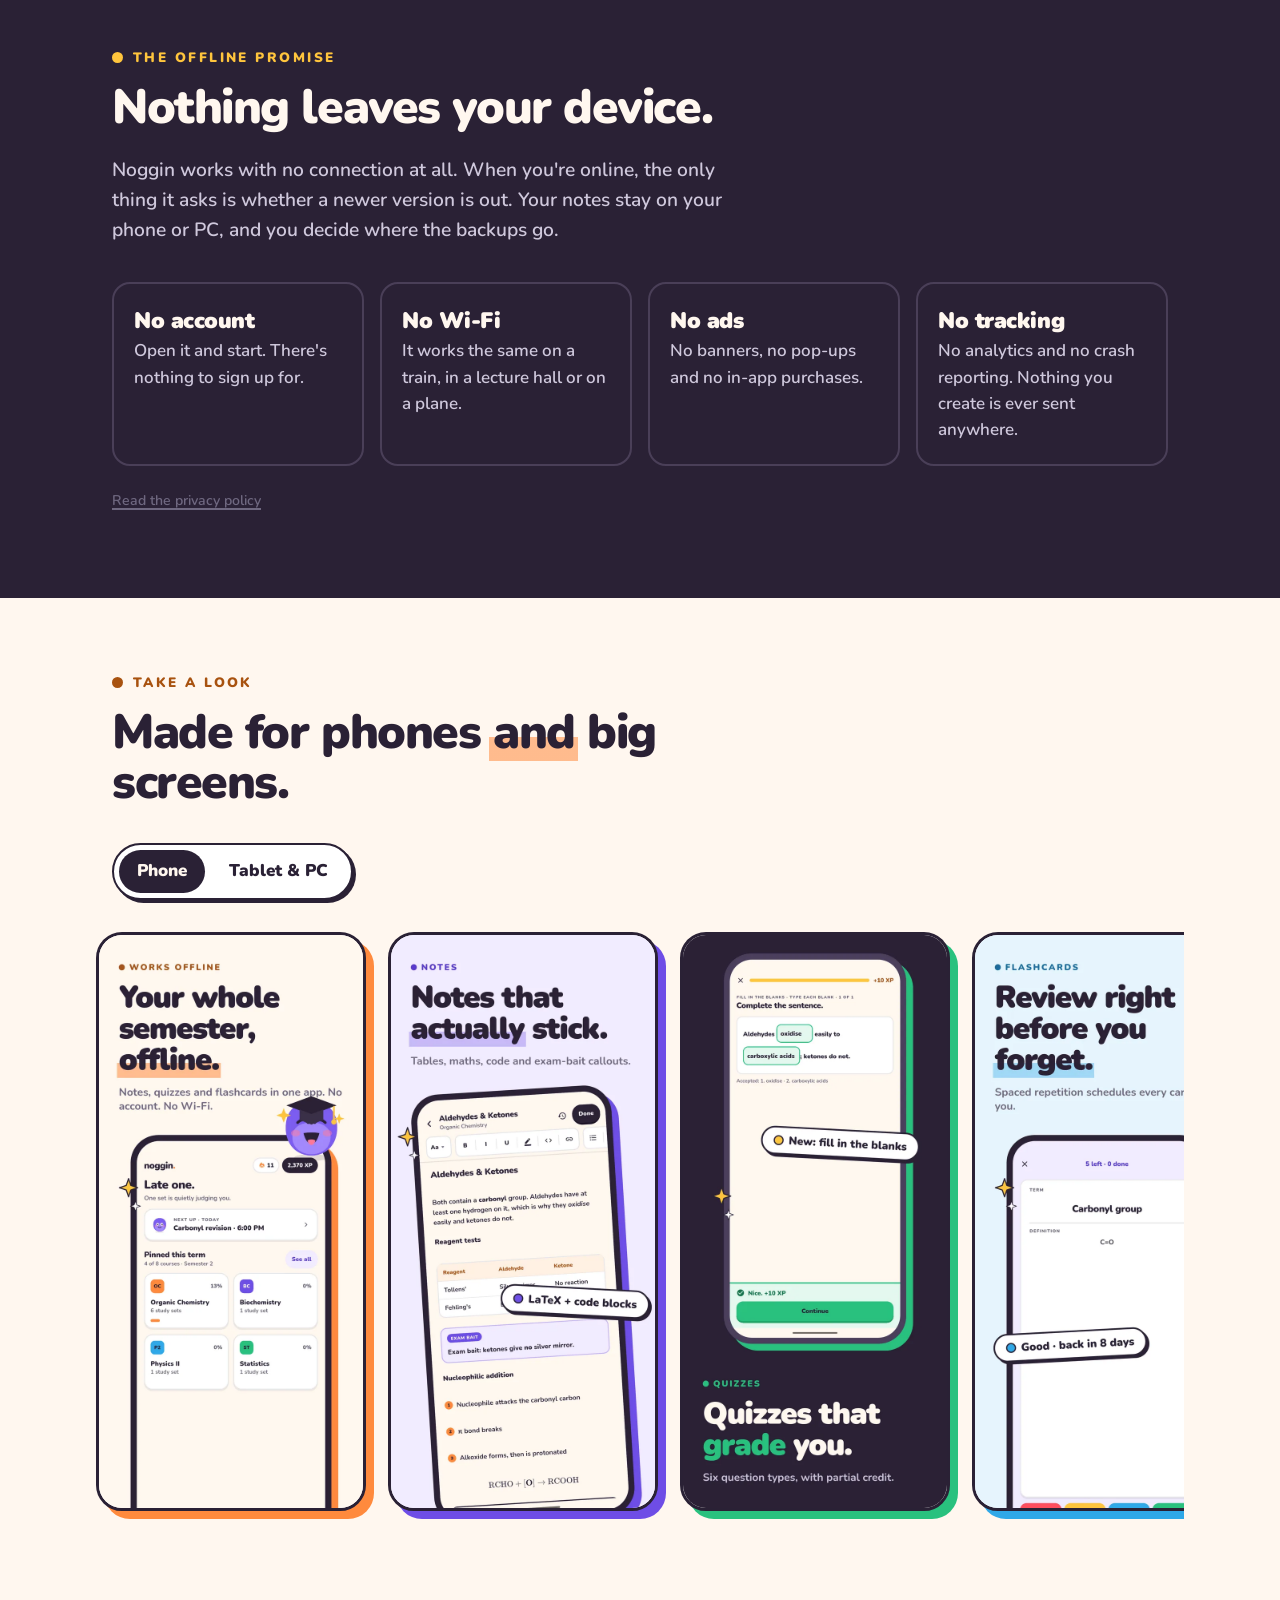
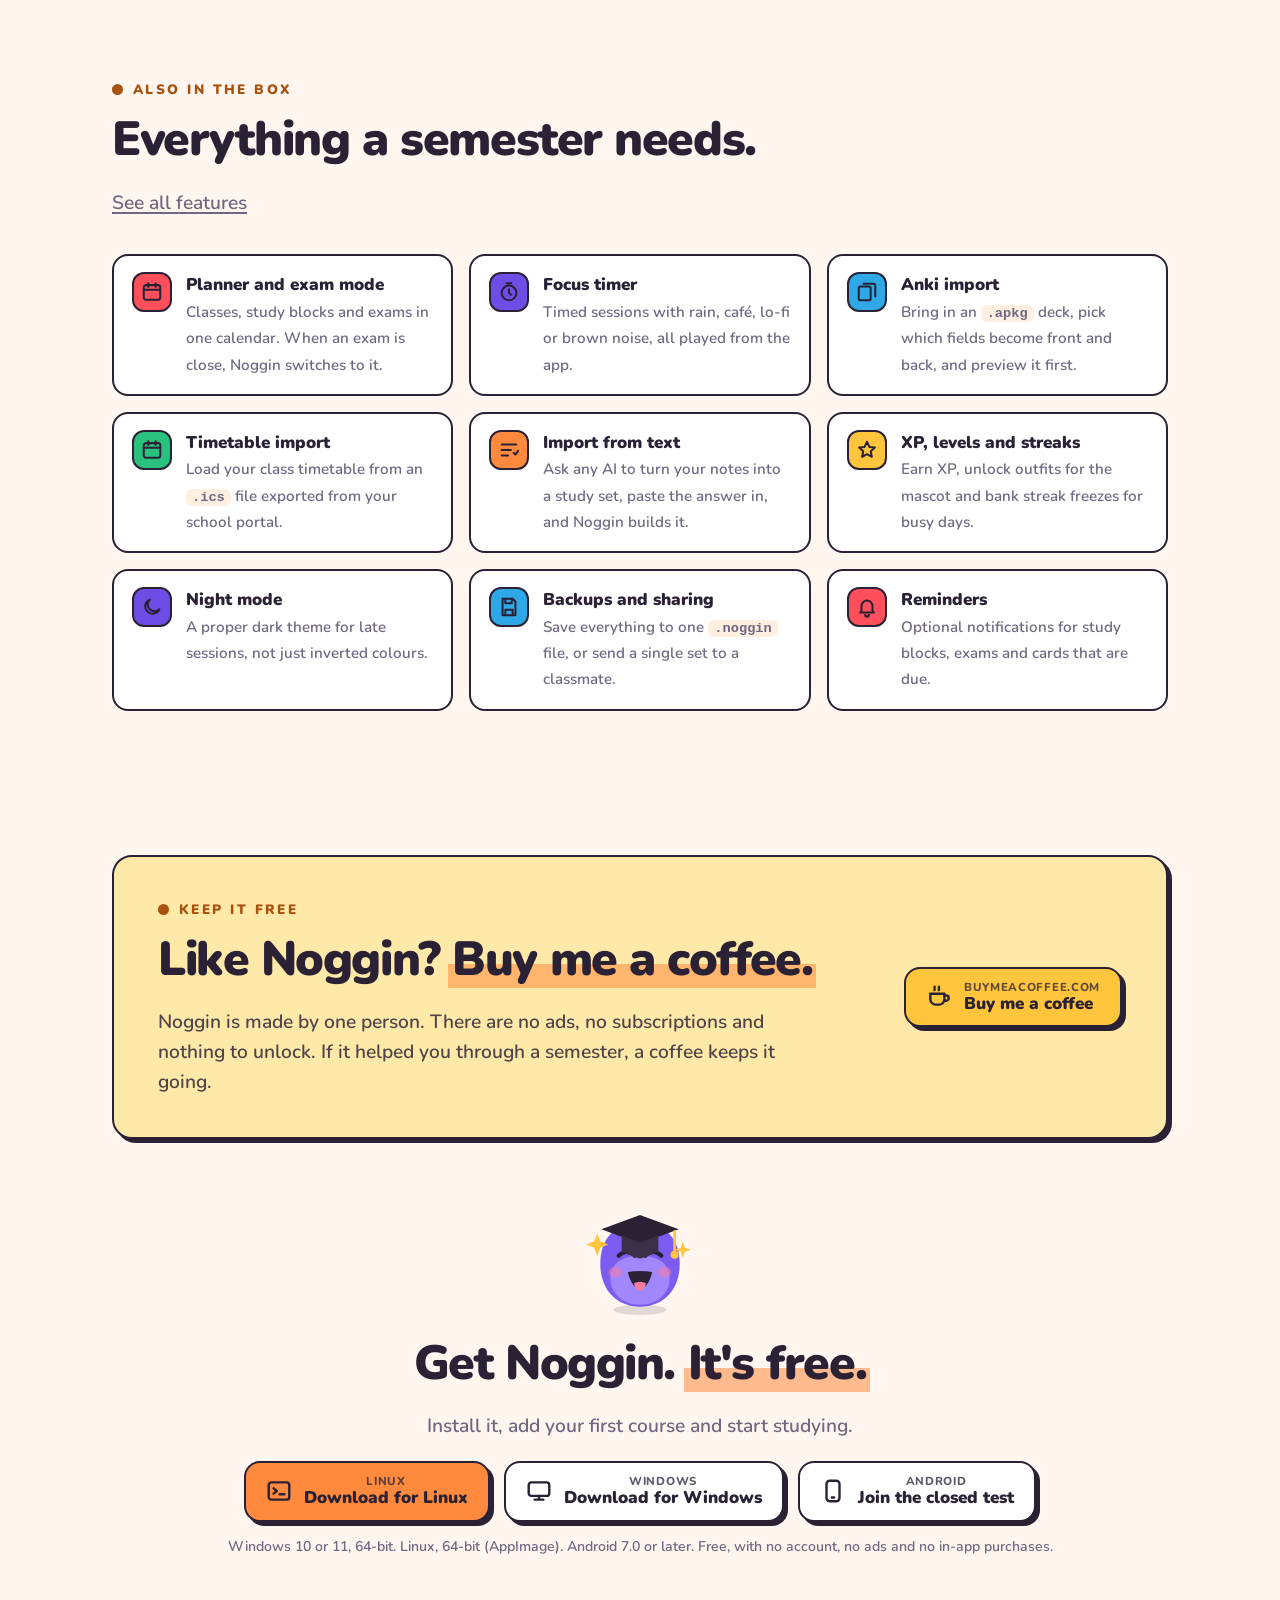
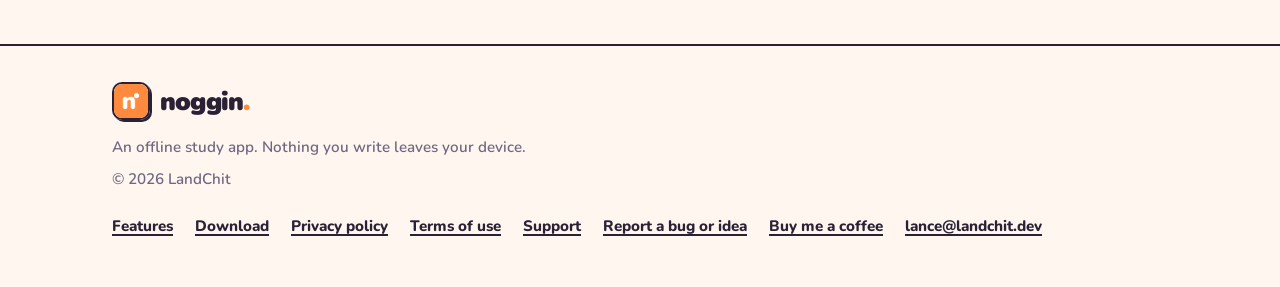
==== commit 1c0968e8: "feat(animation): added site animations" ====
--- a/index.html
+++ b/index.html
@@ -66,12 +66,12 @@
 <path d="M55 44 Q63 36 71 44" stroke="#2A2135" stroke-width="4" stroke-linecap="round" fill="none"/>
 <path d="M38 60 Q50 58 62 60 Q58 76 50 76 Q42 76 38 60 Z" fill="#2A2135"/>
 <path d="M44 71 Q50 68 56 71 Q54 78 50 78 Q46 78 44 71 Z" fill="#FF7A9C"/>
-<path d="M8 22 L11 30 L19 33 L11 36 L8 44 L5 36 L-3 33 L5 30 Z" fill="#FFC53D"/>
-<path d="M92 30 L94 36 L100 38 L94 40 L92 46 L90 40 L84 38 L90 36 Z" fill="#FFC53D"/>
+<path class="spark" d="M8 22 L11 30 L19 33 L11 36 L8 44 L5 36 L-3 33 L5 30 Z" fill="#FFC53D"/>
+<path class="spark spark-2" d="M92 30 L94 36 L100 38 L94 40 L92 46 L90 40 L84 38 L90 36 Z" fill="#FFC53D"/>
 <path d="M50 4 L88 18 L50 32 L12 18 Z" fill="#2A2135"/>
 <path d="M32 24 L32 40 L50 47 L68 40 L68 24 L50 31 Z" fill="#3B3048"/>
-<path d="M84 20 L84 40" stroke="#FFC53D" stroke-width="2.6" stroke-linecap="round"/>
-<circle cx="84" cy="43" r="4" fill="#FFC53D"/>
+<path class="tassel" d="M84 20 L84 40" stroke="#FFC53D" stroke-width="2.6" stroke-linecap="round"/>
+<circle class="tassel" cx="84" cy="43" r="4" fill="#FFC53D"/>
 </svg>
     </div>
   </div>
@@ -193,12 +193,12 @@
 <path d="M55 44 Q63 36 71 44" stroke="#2A2135" stroke-width="4" stroke-linecap="round" fill="none"/>
 <path d="M38 60 Q50 58 62 60 Q58 76 50 76 Q42 76 38 60 Z" fill="#2A2135"/>
 <path d="M44 71 Q50 68 56 71 Q54 78 50 78 Q46 78 44 71 Z" fill="#FF7A9C"/>
-<path d="M8 22 L11 30 L19 33 L11 36 L8 44 L5 36 L-3 33 L5 30 Z" fill="#FFC53D"/>
-<path d="M92 30 L94 36 L100 38 L94 40 L92 46 L90 40 L84 38 L90 36 Z" fill="#FFC53D"/>
+<path class="spark" d="M8 22 L11 30 L19 33 L11 36 L8 44 L5 36 L-3 33 L5 30 Z" fill="#FFC53D"/>
+<path class="spark spark-2" d="M92 30 L94 36 L100 38 L94 40 L92 46 L90 40 L84 38 L90 36 Z" fill="#FFC53D"/>
 <path d="M50 4 L88 18 L50 32 L12 18 Z" fill="#2A2135"/>
 <path d="M32 24 L32 40 L50 47 L68 40 L68 24 L50 31 Z" fill="#3B3048"/>
-<path d="M84 20 L84 40" stroke="#FFC53D" stroke-width="2.6" stroke-linecap="round"/>
-<circle cx="84" cy="43" r="4" fill="#FFC53D"/>
+<path class="tassel" d="M84 20 L84 40" stroke="#FFC53D" stroke-width="2.6" stroke-linecap="round"/>
+<circle class="tassel" cx="84" cy="43" r="4" fill="#FFC53D"/>
 </svg>
     <h2>Get Noggin. <span class="hl">It's free.</span></h2>
     <p class="lede">Install it, add your first course and start studying.</p>
--- a/assets/site.css
+++ b/assets/site.css
@@ -306,3 +306,65 @@
 @media (min-width: 860px) { .coffee-card { grid-template-columns: 1fr auto; padding: 40px 44px; } }
 .btn-coffee { background: var(--yellow); color: #2A2135; justify-self: start; }
 .btn-coffee:hover { color: #2A2135; }
+
+/* Motion. Hover lifts copy the buttons' press feel; everything that moves on
+   its own sits behind prefers-reduced-motion. The scroll reveal is added by
+   site.js only to things below the fold, so the page never loads blank and
+   works the same without JavaScript. */
+.hl { background-repeat: no-repeat; background-size: 100% 100%; }
+.cards .card, .feature-list li, .pill { transition: transform .15s ease, box-shadow .15s ease; }
+.cards .card:hover { transform: translate(-2px, -2px); box-shadow: 6px 6px 0 var(--line); }
+.feature-list li:hover { transform: translate(-2px, -2px); box-shadow: 4px 4px 0 var(--line); }
+.pill:hover { transform: rotate(-3deg) scale(1.04); }
+
+@media (prefers-reduced-motion: no-preference) {
+  /* Hero: the words rise in one after another, then the highlighter swipes. */
+  .hero :is(.eyebrow, h1, .lede, .pills, .btn-row, .fineprint) { animation: rise-in .6s cubic-bezier(.2, .9, .3, 1.15) backwards; }
+  .hero h1 { animation-delay: .08s; }
+  .hero .lede { animation-delay: .16s; }
+  .hero .pills { animation-delay: .24s; }
+  .hero .btn-row { animation-delay: .32s; }
+  .hero .fineprint { animation-delay: .4s; }
+  .hero h1 .hl { animation: hl-swipe .55s .55s cubic-bezier(.6, 0, .3, 1) backwards; }
+  .shown .hl { animation: hl-swipe .55s calc(var(--i, 0) * 70ms + .3s) cubic-bezier(.6, 0, .3, 1) backwards; }
+  .whats-new:not([hidden]) { animation: rise-in .5s cubic-bezier(.2, .9, .3, 1.15); }
+
+  /* Hero art: the phone and the quiz card drop in at their tilt; the card then drifts. */
+  .device { animation: device-in .8s .15s cubic-bezier(.2, .9, .3, 1.2) both; }
+  .float-card { animation: card-in .7s .45s cubic-bezier(.2, .9, .3, 1.3) both, drift 6s 1.2s ease-in-out infinite; }
+
+  /* The mascot pops up, bobs, twinkles and swings its tassel. */
+  .mascot { animation: pop-in .6s .6s cubic-bezier(.2, .9, .3, 1.5) backwards, bob 3.2s 1.2s ease-in-out infinite; transition: rotate .3s cubic-bezier(.2, .9, .3, 1.6); }
+  .mascot:hover { rotate: -10deg; }
+  /* The download mascot waits off-screen and pops when it scrolls in. */
+  .mascot.reveal:not(.shown) { animation: none; }
+  .mascot .spark { transform-box: fill-box; transform-origin: center; animation: twinkle 2.4s ease-in-out infinite; }
+  .mascot .spark-2 { animation-delay: 1.2s; }
+  .mascot .tassel { transform-origin: 84px 20px; animation: swing 3.2s 1.2s ease-in-out infinite; }
+
+  .pill .dot { transition: transform .2s cubic-bezier(.2, .9, .3, 1.6); }
+  .pill:hover .dot { transform: scale(1.35); }
+  .feature-list li:hover .ico, .card:hover h3 .dot { animation: wiggle .5s ease-in-out; }
+
+  /* Switching screenshot tabs slides the new set in. */
+  .shots:not([hidden]) { animation: shots-in .4s cubic-bezier(.2, .9, .3, 1); }
+
+  /* Download guides: a ticked step's check pops. */
+  .step.done .step-num { animation: pop-in .35s cubic-bezier(.2, .9, .3, 1.6); }
+
+  /* Scroll reveal. --i staggers siblings that arrive together. */
+  .reveal { opacity: 0; transform: translateY(28px); }
+  .reveal.shown { opacity: 1; transform: none; transition: opacity .6s ease, transform .7s cubic-bezier(.2, .9, .3, 1.15); transition-delay: calc(var(--i, 0) * 70ms); }
+}
+
+@keyframes rise-in { from { opacity: 0; transform: translateY(22px); } }
+@keyframes hl-swipe { from { background-size: 0% 100%; } }
+@keyframes device-in { from { opacity: 0; transform: translateY(40px) rotate(9deg); } to { transform: rotate(3deg); } }
+@keyframes card-in { from { opacity: 0; transform: translate(-40px, 24px) rotate(-14deg); } to { transform: rotate(-5deg); } }
+@keyframes drift { 0%, 100% { transform: rotate(-5deg); } 50% { transform: translateY(-10px) rotate(-3.5deg); } }
+@keyframes pop-in { from { opacity: 0; transform: scale(.4); } }
+@keyframes bob { 0%, 100% { transform: none; } 50% { transform: translateY(-8px); } }
+@keyframes wiggle { 0%, 100% { transform: none; } 25% { transform: rotate(-9deg); } 50% { transform: rotate(7deg); } 75% { transform: rotate(-4deg); } }
+@keyframes twinkle { 0%, 100% { transform: scale(1); opacity: 1; } 50% { transform: scale(.55) rotate(25deg); opacity: .6; } }
+@keyframes swing { 0%, 100% { transform: rotate(0); } 50% { transform: rotate(12deg); } }
+@keyframes shots-in { from { opacity: 0; transform: translateX(24px); } }
